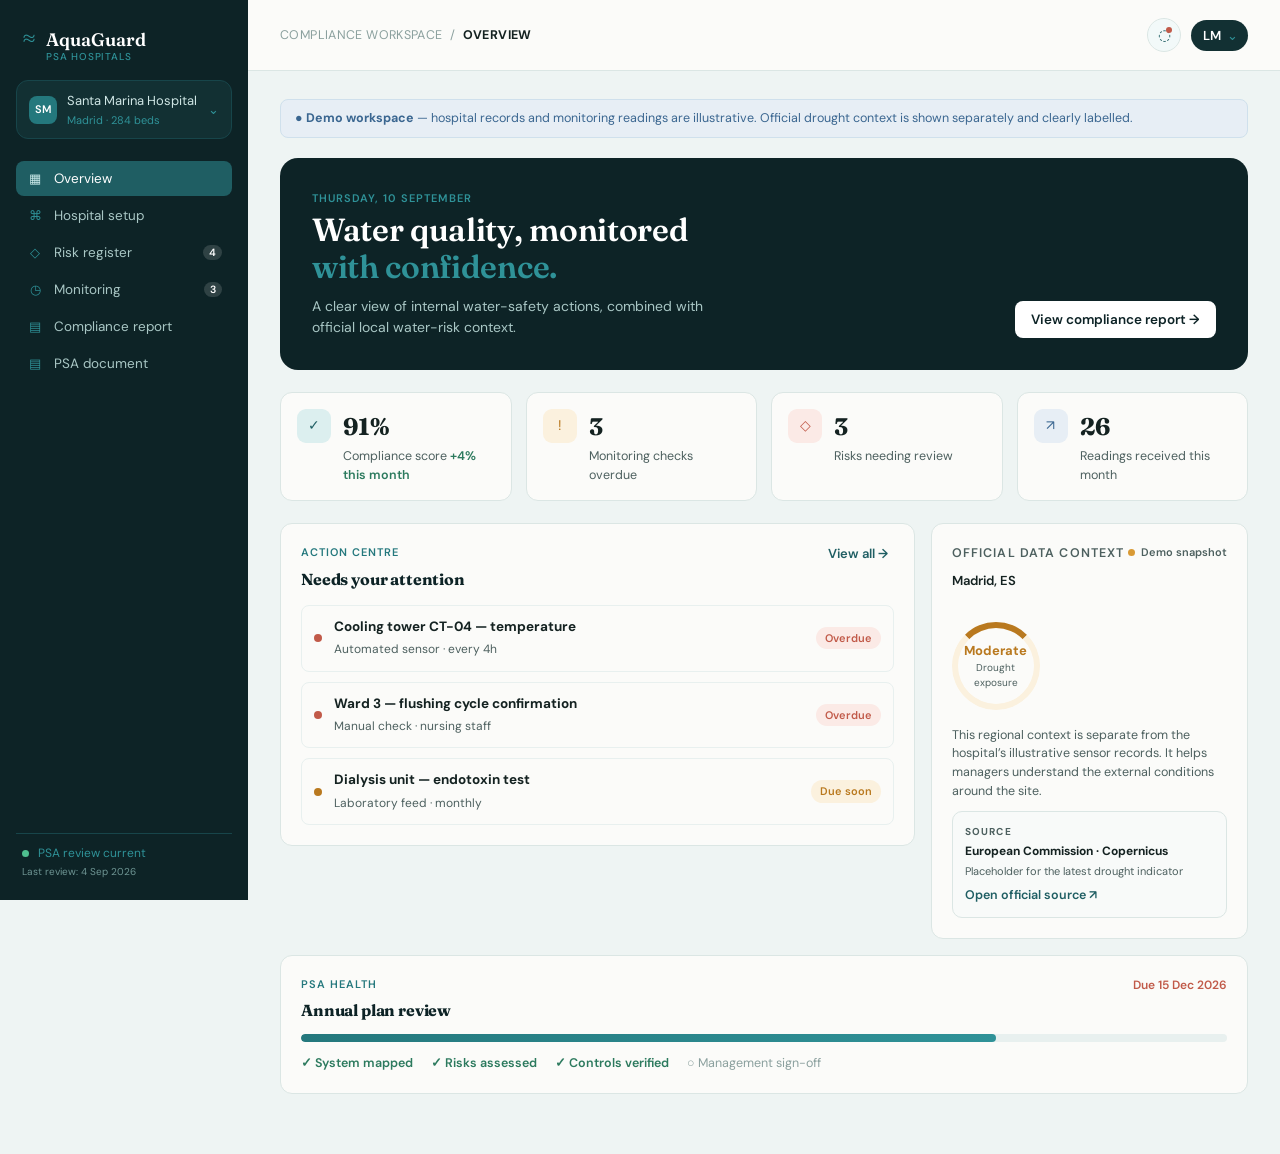
==== index.html @ c52a15d9 "Improve official data context in AquaGuard interface" ====
<!doctype html>
<html lang="en">
  <head>
    <meta charset="UTF-8" />
    <meta name="viewport" content="width=device-width, initial-scale=1.0" />
    <title>AquaGuard | Hospital Water Safety</title>
    <link rel="preconnect" href="https://fonts.googleapis.com" />
    <link rel="preconnect" href="https://fonts.gstatic.com" crossorigin />
    <link href="https://fonts.googleapis.com/css2?family=DM+Sans:wght@400;500;600;700&family=Fraunces:opsz,wght@9..144,600;9..144,700&display=swap" rel="stylesheet" />
    <link rel="stylesheet" href="styles.css" />
  </head>
  <body>
    <div class="app-shell">
      <aside class="sidebar">
        <a class="brand" href="#dashboard"><span class="brand-mark">≈</span><span>AquaGuard<small>PSA HOSPITALS</small></span></a>
        <div class="hospital-switcher"><span class="avatar">SM</span><span>Santa Marina Hospital<small>Madrid · 284 beds</small></span><span class="chevron">⌄</span></div>
        <nav aria-label="Main navigation">
          <button class="nav-link active" data-page="dashboard"><span>▦</span>Overview</button>
          <button class="nav-link" data-page="assets"><span>⌘</span>Hospital setup</button>
          <button class="nav-link" data-page="risks"><span>◇</span>Risk register <b id="risk-count">3</b></button>
          <button class="nav-link" data-page="monitoring"><span>◷</span>Monitoring <b id="monitor-count">4</b></button>
          <button class="nav-link" data-page="report"><span>▤</span>Compliance report</button>
          <button class="nav-link" data-page="plan"><span>▤</span>PSA document</button>
        </nav>
        <div class="sidebar-footer"><span class="status-dot"></span> PSA review current<br /><small>Last review: 4 Sep 2026</small></div>
      </aside>

      <main>
        <header><div class="crumb">COMPLIANCE WORKSPACE <span>/</span> <strong id="page-name">OVERVIEW</strong></div><div class="header-actions"><button class="icon-button" aria-label="Notifications">◌<i></i></button><button class="profile">LM <span>⌄</span></button></div></header>

        <section class="page active" id="dashboard">
          <div class="demo-banner"><strong>● Demo workspace</strong> — hospital records and monitoring readings are illustrative. Official drought context is shown separately and clearly labelled.</div>
          <div class="hero"><div><p class="eyebrow">THURSDAY, 10 SEPTEMBER</p><h1>Water quality, monitored<br /><em>with confidence.</em></h1><p class="lead">A clear view of internal water-safety actions, combined with official local water-risk context.</p></div><button class="primary" data-page-target="report">View compliance report <span>→</span></button></div>
          <div class="stats">
            <article><span class="stat-icon aqua">✓</span><div><strong>91%</strong><p>Compliance score <span class="up">+4% this month</span></p></div></article>
            <article><span class="stat-icon amber">!</span><div><strong id="overdue-total">4</strong><p>Monitoring checks overdue</p></div></article>
            <article><span class="stat-icon coral">◇</span><div><strong>3</strong><p>Risks needing review</p></div></article>
            <article><span class="stat-icon blue">↗</span><div><strong>26</strong><p>Readings received this month</p></div></article>
          </div>
          <div class="grid two-one">
            <section class="card"><div class="card-title"><div><p class="eyebrow">ACTION CENTRE</p><h2>Needs your attention</h2></div><button class="text-button" data-page-target="monitoring">View all →</button></div><div id="attention-list" class="attention-list"></div></section>
            <section class="card context-card"><div class="card-title"><div><p class="eyebrow">OFFICIAL DATA CONTEXT</p><span class="context-label">Madrid, ES</span></div><span class="data-status"><i></i> Demo snapshot</span></div><div class="drought-ring"><strong>Moderate</strong><span>Drought exposure</span></div><p>This regional context is separate from the hospital’s illustrative sensor records. It helps managers understand the external conditions around the site.</p><div class="source-block"><small>SOURCE</small><strong>European Commission · Copernicus</strong><span>Placeholder for the latest drought indicator</span><a href="https://drought.emergency.copernicus.eu/" target="_blank" rel="noopener">Open official source ↗</a></div></section>
          </div>
          <section class="card progress-card"><div class="card-title"><div><p class="eyebrow">PSA HEALTH</p><h2>Annual plan review</h2></div><span class="due">Due 15 Dec 2026</span></div><div class="progress-track"><span></span></div><div class="progress-steps"><span class="done">✓ System mapped</span><span class="done">✓ Risks assessed</span><span class="done">✓ Controls verified</span><span>○ Management sign-off</span></div></section>
        </section>

        <section class="page" id="assets"><div class="section-heading"><div><p class="eyebrow">HOSPITAL SETUP</p><h1>Build your safety baseline.</h1><p>Connect the site, its water system, critical services, and accountable people before monitoring begins.</p></div><button class="primary" id="add-asset">+ Add asset</button></div><div class="setup-summary"><article><small>HOSPITAL</small><strong>Santa Marina Hospital</strong><span>Madrid · 284 beds · 3 buildings</span></article><article><small>REGULATORY SCOPE</small><strong>Priority hospital</strong><span>PSA review annually</span></article><article><small>WATER SAFETY TEAM</small><strong>4 assigned members</strong><span>Facilities · Quality · Infection control</span></article></div><div class="system-diagram card"><div class="flow-node source">Municipal supply<small>Canal de Isabel II</small></div><div class="flow-line"></div><div class="flow-node storage">Cold-water tanks<small>2 × 4,000 L</small></div><div class="flow-line"></div><div class="flow-node distribution">Distribution<small>12 monitored zones</small></div><div class="flow-line"></div><div class="flow-node critical">Critical units<small>ICU · Dialysis · CSSD</small></div></div><div class="asset-grid" id="asset-grid"></div></section>

        <section class="page" id="risks"><div class="section-heading"><div><p class="eyebrow">RISK REGISTER</p><h1>Prioritise what matters.</h1><p>A single, accountable view of hazards and their control measures.</p></div><button class="primary" id="add-risk">+ Add risk</button></div><section class="card table-card"><table><thead><tr><th>Hazard / location</th><th>Risk level</th><th>Control measure</th><th>Owner</th><th>Review</th></tr></thead><tbody id="risk-table"></tbody></table></section></section>

          <section class="page" id="monitoring"><div class="section-heading"><div><p class="eyebrow">AUTOMATED MONITORING</p><h1>Turn readings into evidence.</h1><p>Connected sensors and lab feeds capture water-quality data, flag exceptions, and preserve the audit trail.</p></div><button class="primary" id="add-check">+ Add reading</button></div><section class="card"><div class="calendar-head"><h2>September 2026</h2><span>All monitoring points</span></div><div id="monitoring-list" class="monitoring-list"></div></section></section>

        <section class="page" id="report"><div class="section-heading"><div><p class="eyebrow">STEP 1 · REPORT</p><h1>Inspection compliance report.</h1><p>A clear, dated snapshot of water-quality evidence, exceptions, and actions for review.</p></div><button class="primary" id="export-report">↓ Export report</button></div><div class="plan-layout"><section class="plan-paper"><div class="paper-head"><span class="brand-mark">≈</span><div><p>WATER-QUALITY COMPLIANCE REPORT</p><h2>Hospital Santa Marina</h2><small>Reporting period: 1–10 Sep 2026 · Draft</small></div></div><hr /><div class="paper-section"><span>01</span><div><h3>Monitoring overview</h3><p>26 readings received from connected monitoring points and laboratory feeds. 22 results are within hospital-defined operating thresholds.</p></div></div><div class="paper-section"><span>02</span><div><h3>Exceptions requiring action</h3><p>Two automatic alerts remain open: Cooling tower CT-04 temperature and Ward 3 flushing-cycle confirmation.</p></div></div><div class="paper-section"><span>03</span><div><h3>Corrective-action evidence</h3><p>All closed actions, supporting records, timestamps, and responsible persons are included in the final export.</p></div></div></section><aside class="card plan-side"><p class="eyebrow">REPORT STATUS</p><strong>2 actions open</strong><p>This report can be exported now. Closing exceptions will update its compliance summary automatically.</p><button class="secondary" data-page-target="monitoring">Review exceptions</button><hr /><p class="eyebrow">NEXT STEP</p><p>Approved report data contributes to the Plan Sanitario del Agua.</p><button class="secondary" data-page-target="plan">View PSA document</button></aside></div></section>

        <section class="page" id="plan"><div class="section-heading"><div><p class="eyebrow">STEP 2 · PSA</p><h1>Plan Sanitario del Agua.</h1><p>Version-controlled, complete, and ready to share with your health authority.</p></div><button class="primary" id="export-plan">↓ Export PDF</button></div><div class="plan-layout"><section class="plan-paper"><div class="paper-head"><span class="brand-mark">≈</span><div><p>PLAN SANITARIO DEL AGUA</p><h2>Hospital Santa Marina</h2><small>Version 1.4 · Last updated 10 Sep 2026</small></div></div><hr /><div class="paper-section"><span>01</span><div><h3>Building & water-system description</h3><p>Complete · Municipal supply, two cold-water storage tanks, twelve distribution zones, and critical clinical units mapped.</p></div></div><div class="paper-section"><span>02</span><div><h3>Risk assessment & control measures</h3><p>Complete · 14 hazards assessed; three items scheduled for review.</p></div></div><div class="paper-section"><span>03</span><div><h3>Automated monitoring & corrective actions</h3><p>In progress · Connected readings are captured automatically; four exceptions need resolution.</p></div></div><div class="paper-section"><span>04</span><div><h3>Annual verification & approval</h3><p>Pending · Management sign-off due 15 December 2026.</p></div></div></section><aside class="card plan-side"><p class="eyebrow">DOCUMENT STATUS</p><strong>Ready with actions</strong><p>Resolve the four monitoring exceptions to prepare this version for approval.</p><button class="secondary" data-page-target="monitoring">Review exceptions</button><hr /><p class="eyebrow">AUDIT TRAIL</p><ul><li><span>10 Sep</span> Automated readings received</li><li><span>04 Sep</span> Annual review started</li><li><span>21 Aug</span> Risk register approved</li></ul></aside></div></section>
      </main>
    </div>
    <dialog id="entry-dialog"><form method="dialog"><button class="close" value="cancel">×</button><p class="eyebrow" id="dialog-kicker">NEW RECORD</p><h2 id="dialog-title">Add a record</h2><label>Title<input id="record-title" required placeholder="e.g. Weekly tank temperature" /></label><label>Owner / location<input id="record-detail" required placeholder="e.g. Facilities team" /></label><div class="dialog-actions"><button class="secondary" value="cancel">Cancel</button><button class="primary" id="save-record" value="default">Save record</button></div></form></dialog>
    <div id="toast" role="status"></div><script src="app.js"></script>
  </body>
</html>
---- styles.css ----
/* ===========================================================
   AquaGuard — Hospital Water Safety
   Design language: clinical calm. Deep teal sidebar against a
   pale aqua-grey workspace; Fraunces for anything that needs to
   feel like a decision, DM Sans for everything operational.
   =========================================================== */

:root{
  --teal-950: #0d2326;
  --teal-900: #123033;
  --teal-800: #17454a;
  --teal-700: #1f5e63;
  --teal-600: #24787d;
  --teal-500: #2f9298;
  --teal-100: #dcefef;
  --teal-50:  #f2f9f9;

  --ink:      #142221;
  --ink-soft: #4d605f;
  --ink-faint:#8ba09e;

  --paper:    #fbfbf9;
  --canvas:   #eef4f3;
  --line:     #dbe6e4;
  --line-soft:#e8f0ef;

  --amber:    #b9791f;
  --amber-bg: #fbf1de;
  --coral:    #c15a49;
  --coral-bg: #fbeae6;
  --blue:     #3a6690;
  --blue-bg:  #e7eef5;
  --good:     #2c7a5e;
  --good-bg:  #e3f2ea;

  --radius-lg: 18px;
  --radius-md: 12px;
  --radius-sm: 8px;
  --shadow-paper: 0 1px 2px rgba(13,35,38,.05), 0 10px 30px -18px rgba(13,35,38,.25);
}

*, *::before, *::after{ box-sizing: border-box; }

html, body{ height: 100%; }

body{
  margin: 0;
  font-family: "DM Sans", -apple-system, BlinkMacSystemFont, sans-serif;
  background: var(--canvas);
  color: var(--ink);
  font-size: 15px;
  line-height: 1.5;
  -webkit-font-smoothing: antialiased;
}

h1, h2, h3{
  font-family: "Fraunces", Georgia, serif;
  color: var(--teal-950);
  margin: 0;
  letter-spacing: -0.01em;
}

p{ margin: 0; }

button{
  font-family: inherit;
  font-size: inherit;
  cursor: pointer;
  border: none;
  background: none;
  color: inherit;
}

a{ color: inherit; }

:focus-visible{
  outline: 2px solid var(--teal-500);
  outline-offset: 2px;
}

/* ---------------------------------------------------------
   Shell
   --------------------------------------------------------- */

.app-shell{
  display: grid;
  grid-template-columns: 248px 1fr;
  min-height: 100vh;
}

/* ---------------------------------------------------------
   Sidebar
   --------------------------------------------------------- */

.sidebar{
  background: var(--teal-950);
  color: #cfe6e5;
  padding: 22px 16px 20px;
  display: flex;
  flex-direction: column;
  gap: 18px;
  position: sticky;
  top: 0;
  height: 100vh;
}

.brand{
  display: flex;
  align-items: baseline;
  gap: 10px;
  text-decoration: none;
  color: #fff;
  padding: 0 6px;
}

.brand-mark{
  font-family: "Fraunces", serif;
  font-size: 22px;
  color: var(--teal-500);
}

.brand > span:nth-child(2){
  font-family: "Fraunces", serif;
  font-size: 18px;
  font-weight: 600;
  display: flex;
  flex-direction: column;
  line-height: 1.15;
}

.brand small{
  font-family: "DM Sans", sans-serif;
  font-size: 10px;
  font-weight: 500;
  letter-spacing: .08em;
  color: var(--teal-500);
}

.hospital-switcher{
  display: flex;
  align-items: center;
  gap: 10px;
  background: var(--teal-900);
  border: 1px solid var(--teal-800);
  border-radius: var(--radius-md);
  padding: 10px 12px;
  font-size: 13px;
}

.hospital-switcher .avatar{
  width: 28px;
  height: 28px;
  flex-shrink: 0;
  border-radius: 8px;
  background: var(--teal-600);
  color: #fff;
  display: grid;
  place-items: center;
  font-size: 11px;
  font-weight: 600;
}

.hospital-switcher > span:nth-child(2){
  display: flex;
  flex-direction: column;
  gap: 1px;
  flex: 1;
  min-width: 0;
}

.hospital-switcher small{
  color: var(--teal-500);
  font-size: 11px;
}

.hospital-switcher .chevron{ color: var(--teal-500); }

nav[aria-label="Main navigation"]{
  display: flex;
  flex-direction: column;
  gap: 2px;
  margin-top: 4px;
}

.nav-link{
  display: flex;
  align-items: center;
  gap: 10px;
  width: 100%;
  text-align: left;
  padding: 9px 10px;
  border-radius: var(--radius-sm);
  color: #a9c7c5;
  font-size: 13.5px;
  transition: background .15s ease, color .15s ease;
}

.nav-link span{
  width: 18px;
  text-align: center;
  color: var(--teal-500);
  font-size: 13px;
}

.nav-link:hover{
  background: var(--teal-900);
  color: #fff;
}

.nav-link.active{
  background: var(--teal-700);
  color: #fff;
}

.nav-link.active span{ color: #cdeceb; }

.nav-link b{
  margin-left: auto;
  background: rgba(255,255,255,.14);
  color: #fff;
  font-size: 10.5px;
  font-weight: 600;
  padding: 1px 6px;
  border-radius: 999px;
}

.nav-link.active b{ background: rgba(255,255,255,.22); }

.sidebar-footer{
  margin-top: auto;
  font-size: 12px;
  color: var(--teal-500);
  padding: 10px 6px 0;
  border-top: 1px solid var(--teal-800);
}

.sidebar-footer small{ color: #6f9694; }

.status-dot{
  display: inline-block;
  width: 7px;
  height: 7px;
  border-radius: 50%;
  background: #4fbf8f;
  margin-right: 6px;
}

/* ---------------------------------------------------------
   Main / header
   --------------------------------------------------------- */

main{ min-width: 0; }

header{
  display: flex;
  align-items: center;
  justify-content: space-between;
  padding: 18px 32px;
  border-bottom: 1px solid var(--line);
  background: var(--paper);
}

.crumb{
  font-size: 12.5px;
  color: var(--ink-faint);
  letter-spacing: .03em;
}

.crumb strong{ color: var(--ink); }

.crumb span{ margin: 0 4px; }

.header-actions{
  display: flex;
  align-items: center;
  gap: 10px;
}

.icon-button{
  position: relative;
  width: 34px;
  height: 34px;
  border-radius: 50%;
  background: var(--teal-50);
  border: 1px solid var(--line);
  display: grid;
  place-items: center;
  color: var(--teal-700);
}

.icon-button i{
  position: absolute;
  top: 8px;
  right: 8px;
  width: 6px;
  height: 6px;
  border-radius: 50%;
  background: var(--coral);
}

.profile{
  display: flex;
  align-items: center;
  gap: 6px;
  background: var(--teal-900);
  color: #fff;
  padding: 7px 10px 7px 12px;
  border-radius: 999px;
  font-size: 13px;
  font-weight: 600;
}

.profile span{ color: var(--teal-500); font-weight: 400; }

/* ---------------------------------------------------------
   Pages
   --------------------------------------------------------- */

.page{
  display: none;
  padding: 28px 32px 60px;
  max-width: 1180px;
}

.page.active{ display: block; }

.section-heading{
  display: flex;
  align-items: flex-end;
  justify-content: space-between;
  gap: 24px;
  margin-bottom: 22px;
}

.section-heading h1{ font-size: 26px; margin-bottom: 6px; }

.section-heading p{ color: var(--ink-soft); max-width: 52ch; font-size: 13.5px; }

.eyebrow{
  font-size: 11px;
  font-weight: 600;
  letter-spacing: .09em;
  color: var(--teal-600);
  margin: 0 0 6px;
}

button.primary{
  background: var(--teal-700);
  color: #fff;
  padding: 10px 16px;
  border-radius: var(--radius-sm);
  font-size: 13.5px;
  font-weight: 600;
  white-space: nowrap;
  transition: background .15s ease;
}

button.primary:hover{ background: var(--teal-600); }

button.secondary{
  background: var(--teal-50);
  color: var(--teal-800);
  border: 1px solid var(--line);
  padding: 9px 14px;
  border-radius: var(--radius-sm);
  font-size: 13px;
  font-weight: 600;
}

button.secondary:hover{ background: var(--teal-100); }

.text-button{
  color: var(--teal-700);
  font-size: 13px;
  font-weight: 600;
}

/* ---------------------------------------------------------
   Dashboard
   --------------------------------------------------------- */

.demo-banner{
  background: var(--blue-bg);
  color: var(--blue);
  border: 1px solid #cfe0ec;
  border-radius: var(--radius-sm);
  padding: 9px 14px;
  font-size: 12.5px;
  margin-bottom: 20px;
}

.hero{
  background: var(--teal-950);
  color: #eafaf8;
  border-radius: var(--radius-lg);
  padding: 32px;
  display: flex;
  align-items: flex-end;
  justify-content: space-between;
  gap: 30px;
  margin-bottom: 22px;
}

.hero .eyebrow{ color: var(--teal-500); }

.hero h1{
  color: #fff;
  font-size: 32px;
  font-weight: 600;
  line-height: 1.15;
}

.hero h1 em{ color: var(--teal-500); font-style: normal; }

.hero .lead{
  color: #a9c7c5;
  max-width: 40ch;
  margin-top: 10px;
  font-size: 14px;
}

.hero button.primary{
  background: #fff;
  color: var(--teal-950);
  flex-shrink: 0;
}

.hero button.primary:hover{ background: var(--teal-100); }

.stats{
  display: grid;
  grid-template-columns: repeat(4, 1fr);
  gap: 14px;
  margin-bottom: 22px;
}

.stats article{
  background: var(--paper);
  border: 1px solid var(--line);
  border-radius: var(--radius-md);
  padding: 16px;
  display: flex;
  gap: 12px;
  align-items: flex-start;
}

.stat-icon{
  width: 34px;
  height: 34px;
  border-radius: 9px;
  display: grid;
  place-items: center;
  font-size: 14px;
  flex-shrink: 0;
}

.stat-icon.aqua{ background: var(--teal-100); color: var(--teal-700); }
.stat-icon.amber{ background: var(--amber-bg); color: var(--amber); }
.stat-icon.coral{ background: var(--coral-bg); color: var(--coral); }
.stat-icon.blue{ background: var(--blue-bg); color: var(--blue); }

.stats strong{ font-family: "Fraunces", serif; font-size: 24px; color: var(--ink); display: block; }

.stats p{ font-size: 12.5px; color: var(--ink-soft); margin-top: 2px; }

.stats .up{ color: var(--good); font-weight: 600; }

.grid.two-one{
  display: grid;
  grid-template-columns: 2fr 1fr;
  gap: 16px;
  margin-bottom: 16px;
  align-items: start;
}

.card{
  background: var(--paper);
  border: 1px solid var(--line);
  border-radius: var(--radius-md);
  padding: 20px;
}

.card-title{
  display: flex;
  align-items: flex-start;
  justify-content: space-between;
  margin-bottom: 14px;
}

.card-title h2{ font-size: 16px; }

.attention-list{ display: flex; flex-direction: column; gap: 10px; }

.attention-row{
  display: flex;
  align-items: center;
  gap: 12px;
  padding: 11px 12px;
  border: 1px solid var(--line-soft);
  border-radius: var(--radius-sm);
}

.attention-row .dot{
  width: 8px; height: 8px; border-radius: 50%; flex-shrink: 0;
}

.attention-row .dot.amber{ background: var(--amber); }
.attention-row .dot.coral{ background: var(--coral); }

.attention-row .body{ flex: 1; min-width: 0; }

.attention-row strong{ display: block; font-size: 13.5px; }

.attention-row span{ font-size: 12px; color: var(--ink-soft); }

.attention-row .tag{
  font-size: 11px;
  font-weight: 600;
  padding: 3px 9px;
  border-radius: 999px;
  white-space: nowrap;
}

.attention-row .tag.amber{ background: var(--amber-bg); color: var(--amber); }
.attention-row .tag.coral{ background: var(--coral-bg); color: var(--coral); }

.context-card{ display: flex; flex-direction: column; gap: 10px; }
.data-status{ display:inline-flex; align-items:center; gap:6px; font-size:11px; font-weight:600; color:var(--ink-soft); white-space:nowrap; }
.data-status i{ width:7px; height:7px; border-radius:50%; background:#d99a35; display:inline-block; }
.source-block{ display:flex; flex-direction:column; gap:3px; padding:12px; border:1px solid var(--line); border-radius:10px; background:#f8faf9; }
.source-block small{ font-size:10px; letter-spacing:.12em; font-weight:700; color:var(--ink-soft); }
.source-block strong{ font-size:12px; color:var(--ink); }
.source-block span{ font-size:11px; color:var(--ink-soft); }
.source-block a{ margin-top:4px; font-size:11px; font-weight:700; color:var(--teal); }

.context-label{ font-size: 13px; font-weight: 600; color: var(--ink); }

.drought-ring{
  align-self: flex-start;
  border: 6px solid var(--amber-bg);
  border-top-color: var(--amber);
  border-radius: 50%;
  width: 88px;
  height: 88px;
  display: flex;
  flex-direction: column;
  align-items: center;
  justify-content: center;
  margin: 6px 0;
}

.drought-ring strong{ font-size: 13px; color: var(--amber); }

.drought-ring span{ font-size: 10px; color: var(--ink-soft); text-align: center; }

.context-card p{ font-size: 12.5px; color: var(--ink-soft); }

.context-card a{
  font-size: 12.5px;
  font-weight: 600;
  color: var(--teal-700);
  text-decoration: none;
}

.progress-card .card-title{ margin-bottom: 12px; }

.due{ font-size: 12px; color: var(--coral); font-weight: 600; }

.progress-track{
  height: 8px;
  background: var(--line-soft);
  border-radius: 999px;
  overflow: hidden;
  margin-bottom: 12px;
}

.progress-track span{
  display: block;
  height: 100%;
  width: 75%;
  background: linear-gradient(90deg, var(--teal-600), var(--teal-500));
  border-radius: 999px;
}

.progress-steps{
  display: flex;
  gap: 18px;
  flex-wrap: wrap;
  font-size: 12.5px;
}

.progress-steps span{ color: var(--ink-faint); }

.progress-steps span.done{ color: var(--good); font-weight: 600; }

/* ---------------------------------------------------------
   Hospital setup
   --------------------------------------------------------- */

.setup-summary{
  display: grid;
  grid-template-columns: repeat(3, 1fr);
  gap: 14px;
  margin-bottom: 18px;
}

.setup-summary article{
  background: var(--paper);
  border: 1px solid var(--line);
  border-radius: var(--radius-md);
  padding: 16px;
}

.setup-summary small{
  display: block;
  font-size: 10.5px;
  font-weight: 600;
  letter-spacing: .07em;
  color: var(--teal-600);
  margin-bottom: 6px;
}

.setup-summary strong{ display: block; font-size: 15px; margin-bottom: 3px; }

.setup-summary span{ font-size: 12.5px; color: var(--ink-soft); }

.system-diagram{
  display: flex;
  align-items: stretch;
  gap: 0;
  margin-bottom: 18px;
  overflow-x: auto;
}

.flow-node{
  flex: 1;
  min-width: 150px;
  background: var(--teal-50);
  border: 1px solid var(--line);
  border-radius: var(--radius-sm);
  padding: 14px;
  font-size: 13px;
  font-weight: 600;
  color: var(--ink);
}

.flow-node small{ display: block; font-weight: 400; color: var(--ink-soft); margin-top: 3px; font-size: 11.5px; }

.flow-node.critical{ background: var(--coral-bg); border-color: #ecccc4; }

.flow-line{
  width: 28px;
  flex-shrink: 0;
  align-self: center;
  height: 2px;
  background: repeating-linear-gradient(90deg, var(--teal-500) 0 6px, transparent 6px 10px);
}

.asset-grid{
  display: grid;
  grid-template-columns: repeat(auto-fill, minmax(220px, 1fr));
  gap: 12px;
}

.asset-card{
  background: var(--paper);
  border: 1px solid var(--line);
  border-radius: var(--radius-md);
  padding: 14px;
}

.asset-card strong{ display: block; font-size: 13.5px; margin-bottom: 4px; }

.asset-card span{ font-size: 12px; color: var(--ink-soft); display: block; }

.asset-card .role{
  display: inline-block;
  margin-top: 8px;
  font-size: 11px;
  font-weight: 600;
  color: var(--teal-700);
  background: var(--teal-100);
  padding: 2px 8px;
  border-radius: 999px;
}

/* ---------------------------------------------------------
   Tables — risk register
   --------------------------------------------------------- */

.table-card{ padding: 0; overflow: hidden; }

table{
  width: 100%;
  border-collapse: collapse;
  font-size: 13px;
}

thead th{
  text-align: left;
  font-size: 11px;
  font-weight: 600;
  letter-spacing: .05em;
  color: var(--ink-faint);
  background: var(--teal-50);
  padding: 12px 16px;
  border-bottom: 1px solid var(--line);
}

tbody td{
  padding: 13px 16px;
  border-bottom: 1px solid var(--line-soft);
  vertical-align: top;
}

tbody tr:last-child td{ border-bottom: none; }

.risk-badge{
  display: inline-block;
  font-size: 11px;
  font-weight: 600;
  padding: 3px 10px;
  border-radius: 999px;
}

.risk-badge.high{ background: var(--coral-bg); color: var(--coral); }
.risk-badge.medium{ background: var(--amber-bg); color: var(--amber); }
.risk-badge.low{ background: var(--good-bg); color: var(--good); }

td.hazard strong{ display: block; font-size: 13px; }
td.hazard span{ font-size: 12px; color: var(--ink-soft); }

/* ---------------------------------------------------------
   Monitoring
   --------------------------------------------------------- */

.calendar-head{
  display: flex;
  align-items: center;
  justify-content: space-between;
  margin-bottom: 14px;
}

.calendar-head h2{ font-size: 15px; }

.calendar-head span{ font-size: 12px; color: var(--ink-soft); }

.monitoring-list{ display: flex; flex-direction: column; gap: 8px; }

.monitoring-row{
  display: grid;
  grid-template-columns: 90px 1fr auto auto;
  align-items: center;
  gap: 14px;
  padding: 12px 14px;
  border: 1px solid var(--line-soft);
  border-radius: var(--radius-sm);
}

.monitoring-row .date{ font-size: 12px; color: var(--ink-faint); font-weight: 600; }

.monitoring-row .body strong{ display: block; font-size: 13.5px; }

.monitoring-row .body span{ font-size: 12px; color: var(--ink-soft); }

.monitoring-row .value{ font-size: 13px; font-weight: 600; color: var(--ink); white-space: nowrap; }

.monitoring-row .status{
  font-size: 11px;
  font-weight: 600;
  padding: 3px 10px;
  border-radius: 999px;
  white-space: nowrap;
}

.monitoring-row .status.ok{ background: var(--good-bg); color: var(--good); }
.monitoring-row .status.overdue{ background: var(--coral-bg); color: var(--coral); }
.monitoring-row .status.due{ background: var(--amber-bg); color: var(--amber); }

/* ---------------------------------------------------------
   Report / PSA "paper" pages
   --------------------------------------------------------- */

.plan-layout{
  display: grid;
  grid-template-columns: 2fr 1fr;
  gap: 18px;
  align-items: start;
}

.plan-paper{
  background: var(--paper);
  border: 1px solid var(--line);
  border-radius: var(--radius-lg);
  box-shadow: var(--shadow-paper);
  padding: 30px 34px;
}

.paper-head{
  display: flex;
  align-items: center;
  gap: 14px;
  margin-bottom: 16px;
}

.paper-head .brand-mark{ font-size: 26px; color: var(--teal-600); }

.paper-head p{
  font-size: 10.5px;
  font-weight: 600;
  letter-spacing: .08em;
  color: var(--teal-600);
  margin-bottom: 2px;
}

.paper-head h2{ font-size: 19px; }

.paper-head small{ color: var(--ink-soft); font-size: 12px; }

.plan-paper hr{ border: none; border-top: 1px solid var(--line); margin: 18px 0; }

.paper-section{
  display: flex;
  gap: 16px;
  padding: 14px 0;
  border-bottom: 1px solid var(--line-soft);
}

.paper-section:last-child{ border-bottom: none; }

.paper-section > span{
  font-family: "Fraunces", serif;
  font-size: 13px;
  color: var(--teal-500);
  flex-shrink: 0;
  width: 22px;
}

.paper-section h3{ font-size: 14.5px; margin-bottom: 4px; }

.paper-section p{ font-size: 13px; color: var(--ink-soft); }

.plan-side{ display: flex; flex-direction: column; gap: 12px; position: sticky; top: 20px; }

.plan-side strong{ display: block; font-size: 17px; margin-bottom: 2px; }

.plan-side > p{ font-size: 12.5px; color: var(--ink-soft); }

.plan-side hr{ border: none; border-top: 1px solid var(--line); margin: 4px 0; }

.plan-side .secondary{ width: 100%; }

.plan-side ul{ list-style: none; margin: 0; padding: 0; display: flex; flex-direction: column; gap: 10px; }

.plan-side li{ font-size: 12.5px; color: var(--ink-soft); display: flex; gap: 8px; }

.plan-side li span{ color: var(--ink-faint); font-weight: 600; flex-shrink: 0; width: 44px; }

/* ---------------------------------------------------------
   Dialog / toast
   --------------------------------------------------------- */

dialog{
  border: none;
  border-radius: var(--radius-lg);
  padding: 0;
  box-shadow: 0 20px 60px rgba(13,35,38,.25);
  width: min(420px, 90vw);
}

dialog::backdrop{ background: rgba(13,35,38,.45); }

dialog form{ padding: 26px 26px 22px; position: relative; }

dialog .close{
  position: absolute;
  top: 16px; right: 18px;
  font-size: 18px;
  color: var(--ink-faint);
}

dialog h2{ font-size: 18px; margin-bottom: 16px; }

dialog label{
  display: block;
  font-size: 12.5px;
  font-weight: 600;
  color: var(--ink-soft);
  margin-bottom: 12px;
}

dialog input{
  display: block;
  width: 100%;
  margin-top: 6px;
  padding: 10px 12px;
  border: 1px solid var(--line);
  border-radius: var(--radius-sm);
  font-size: 13.5px;
  font-family: inherit;
}

dialog input:focus{ outline: 2px solid var(--teal-500); outline-offset: 1px; border-color: transparent; }

.dialog-actions{
  display: flex;
  justify-content: flex-end;
  gap: 8px;
  margin-top: 6px;
}

#toast{
  position: fixed;
  bottom: 24px;
  left: 50%;
  transform: translateX(-50%) translateY(20px);
  background: var(--teal-950);
  color: #fff;
  padding: 12px 20px;
  border-radius: 999px;
  font-size: 13px;
  font-weight: 600;
  opacity: 0;
  pointer-events: none;
  transition: opacity .2s ease, transform .2s ease;
  z-index: 50;
}

#toast.show{
  opacity: 1;
  transform: translateX(-50%) translateY(0);
}

/* ---------------------------------------------------------
   Responsive
   --------------------------------------------------------- */

@media (max-width: 980px){
  .app-shell{ grid-template-columns: 1fr; }
  .sidebar{ position: static; height: auto; flex-direction: row; flex-wrap: wrap; }
  nav[aria-label="Main navigation"]{ flex-direction: row; flex-wrap: wrap; }
  .sidebar-footer{ display: none; }
  .stats{ grid-template-columns: repeat(2, 1fr); }
  .grid.two-one, .plan-layout{ grid-template-columns: 1fr; }
  .setup-summary{ grid-template-columns: 1fr; }
}

@media (prefers-reduced-motion: reduce){
  *{ transition: none !important; animation: none !important; }
}
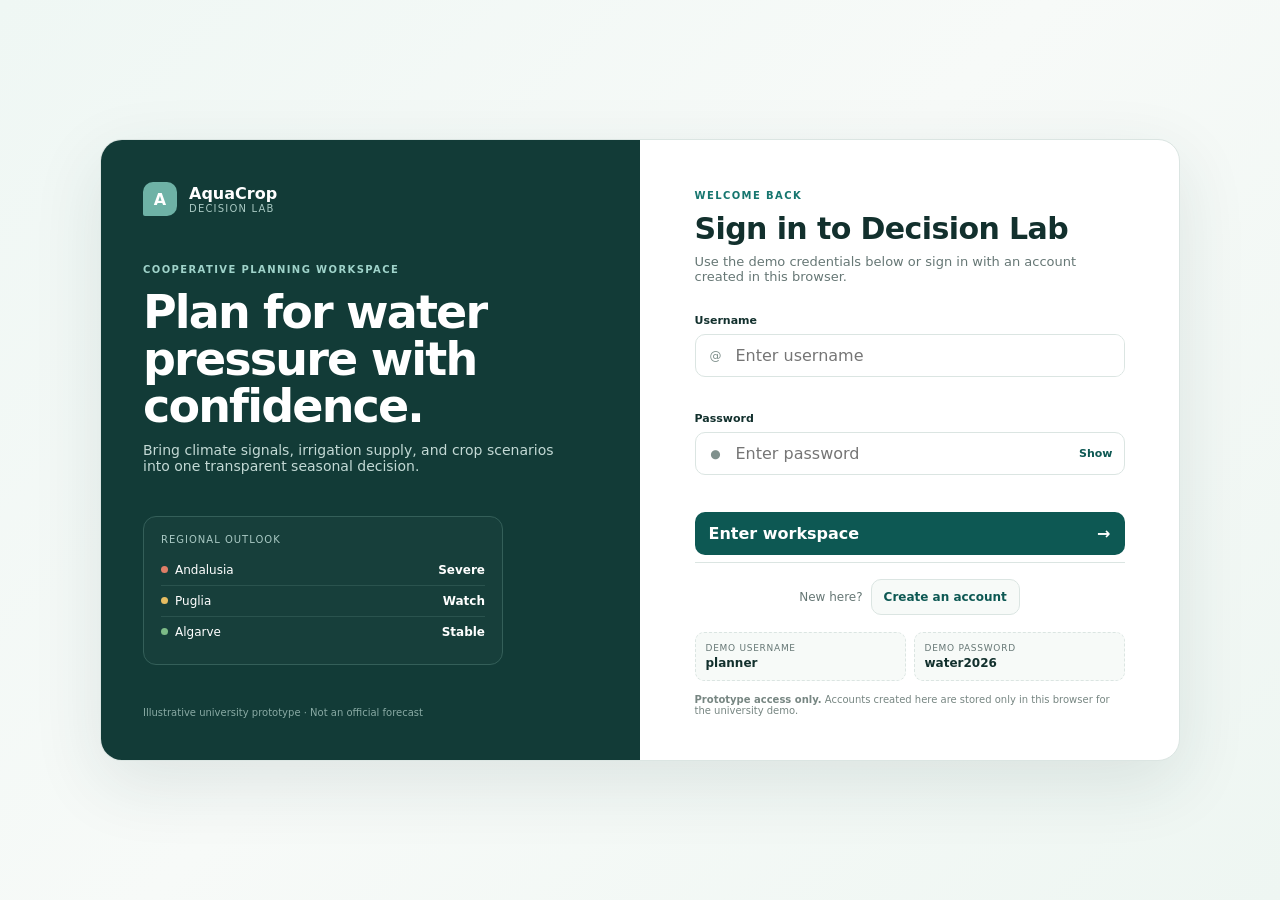
==== commit 5975a54a: "Merge ac5477baae6c7fd3de1470a131eb88cddc9aa266 into 81258d62e05f6a5b70015efc2b573d48380ca539" ====
--- a/index.html
+++ b/index.html
@@ -1,61 +1,36 @@
 <!doctype html>
 <html lang="en">
-  <head>
-    <meta charset="UTF-8" />
-    <meta name="viewport" content="width=device-width, initial-scale=1.0" />
-    <title>AquaGuard | Hospital Water Safety</title>
-    <link rel="preconnect" href="https://fonts.googleapis.com" />
-    <link rel="preconnect" href="https://fonts.gstatic.com" crossorigin />
-    <link href="https://fonts.googleapis.com/css2?family=DM+Sans:wght@400;500;600;700&family=Fraunces:opsz,wght@9..144,600;9..144,700&display=swap" rel="stylesheet" />
-    <link rel="stylesheet" href="styles.css" />
-  </head>
-  <body>
-    <div class="app-shell">
-      <aside class="sidebar">
-        <a class="brand" href="#dashboard"><span class="brand-mark">≈</span><span>AquaGuard<small>PSA HOSPITALS</small></span></a>
-        <div class="hospital-switcher"><span class="avatar">SM</span><span>Santa Marina Hospital<small>Madrid · 284 beds</small></span><span class="chevron">⌄</span></div>
-        <nav aria-label="Main navigation">
-          <button class="nav-link active" data-page="dashboard"><span>▦</span>Overview</button>
-          <button class="nav-link" data-page="assets"><span>⌘</span>Hospital setup</button>
-          <button class="nav-link" data-page="risks"><span>◇</span>Risk register <b id="risk-count">3</b></button>
-          <button class="nav-link" data-page="monitoring"><span>◷</span>Monitoring <b id="monitor-count">4</b></button>
-          <button class="nav-link" data-page="report"><span>▤</span>Compliance report</button>
-          <button class="nav-link" data-page="plan"><span>▤</span>PSA document</button>
-        </nav>
-        <div class="sidebar-footer"><span class="status-dot"></span> PSA review current<br /><small>Last review: 4 Sep 2026</small></div>
-      </aside>
+<head>
+  <meta charset="UTF-8">
+  <meta name="viewport" content="width=device-width, initial-scale=1.0">
+  <meta name="description" content="AquaCrop Decision Lab - a crop-water scenario dashboard for agricultural cooperatives in Southern Europe.">
+  <title>AquaCrop Decision Lab</title>
+  <script>if(sessionStorage.getItem('aquaCropSession') !== 'active') window.location.replace('login.html');</script>
+  <link rel="stylesheet" href="styles.css">
+  <link rel="stylesheet" href="ui-fixes.css">
+  <link rel="stylesheet" href="farm-inputs-priority.css">
+</head>
+<body>
+<header class="topbar"><div class="brand-lockup"><div class="brand-mark" aria-hidden="true">A</div><div><div class="brand-name">AquaCrop</div><div class="brand-subtitle">Decision Lab</div></div></div><div class="topbar-meta"><span class="status-dot"></span><span id="live-weather-source" class="live-source loading">LOADING · Open-Meteo</span><span class="student-tag">e262972</span><button id="sign-out" class="sign-out" type="button">Sign out</button></div></header>
+<div class="app-shell"><aside class="sidebar" aria-label="Primary navigation"><nav>
+<a class="nav-item active" href="#overview"><span>01</span>Situation</a><a class="nav-item" href="#farm-inputs"><span>02</span>Farm consequence</a><a class="nav-item" href="map.html"><span>03</span>Regional Map ↗</a><a class="nav-item" href="#water-climate"><span>04</span>Water &amp; Climate</a><a class="nav-item" href="#crop-scenarios"><span>05</span>Options</a><a class="nav-item" href="#recommendations"><span>06</span>Recommendation</a><a class="nav-item" href="#methodology"><span>07</span>Trust</a>
+</nav><div class="sidebar-note"><span class="eyebrow">Designed for</span>Southern European cooperatives<small>Compare crop-water trade-offs before the season starts.</small></div></aside>
+<main class="content">
+<section id="overview" class="hero section-block"><div><span class="eyebrow">01 · WHAT’S HAPPENING IN YOUR REGION?</span><h1 id="climate-title">Your regional water outlook</h1><p id="climate-headline">The selected region’s water outlook is loading.</p></div><div class="hero-badge"><span>Current region</span><strong id="current-lens">Andalusia · severe drought</strong><small id="current-lens-note">Live weather where available · illustrative allocation assumptions remain labelled</small></div></section>
+<section class="section-block map-teaser"><div class="map-teaser-inner"><span class="eyebrow">REGIONAL MAP</span><strong>Compare province-level pressure when you need geographic detail.</strong><a href="map.html">Open map →</a></div></section>
+<section id="farm-inputs" class="section-block two-column"><div class="panel"><div class="section-heading"><div><span class="eyebrow">START HERE · COOPERATIVE DATA</span><h2>Set your cooperative assumptions</h2></div><span class="panel-pill">STEP 1 · ENTER DATA</span></div><p class="farm-inputs-intro">Enter your cooperative or company assumptions first. These values drive the water budget, crop scenarios, and recommendations shown below.</p><div class="input-stack"><label class="range-field"><div><span>Available irrigation water</span><strong id="water-value">4,100,000 m³</strong></div><input id="water" type="range" min="3000000" max="7000000" step="100000" value="4100000"></label><label class="range-field"><div><span>Farm area</span><strong id="area-value">420 ha</strong></div><input id="area" type="range" min="200" max="650" step="10" value="420"></label><label class="range-field"><div><span>Heat / drought pressure</span><strong id="stress-value">Severe</strong></div><input id="stress" type="range" min="1" max="5" step="1" value="5"></label></div><div class="input-footer"><span>Live location</span><strong id="baseline-location">Andalusia · Spain</strong><span>Weather provider</span><strong>Open-Meteo</strong></div></div><div id="water-budget-panel" class="panel chart-panel recommendation-budget"><div class="section-heading compact"><div><span class="eyebrow">WATER BUDGET</span><h2>Supply versus demand</h2></div><span class="legend"><i></i>Allocation <i class="second"></i>Demand</span></div><div class="budget-summary"><span>Projected use</span><strong id="budget-use-percent">—</strong><small id="budget-use-note">of available allocation</small></div><div id="crop-budget-chart" class="bar-chart" aria-label="Water budget chart"></div><div class="chart-foot"><span id="budget-review-date">Review after the next forecast cycle</span><strong id="chart-status">Within budget</strong></div></div></section>
+<section id="water-climate" class="section-block climate-section" aria-labelledby="climate-title"><div class="climate-toolbar"><div><span class="eyebrow">04 · SUPPORTING EVIDENCE</span><h2>The numbers behind that outlook.</h2></div><label class="region-field" for="region-select"><span>Region</span><select id="region-select"></select></label></div><div class="climate-context"><div><span id="region-country" class="region-kicker">SPAIN · 2026 GROWING SEASON</span><strong id="region-summary">Severe water pressure</strong><p id="region-note">A dry winter and constrained reservoir storage are tightening summer allocations.</p></div><span id="overall-status" class="status-badge status-red"><i></i>Severe drought</span></div><div class="climate-kpi-grid" aria-label="Supporting regional indicators"><article id="rainfall-card" class="climate-kpi status-red"><div class="climate-kpi-top"><span>Rainfall / precipitation</span><i></i></div><strong id="climate-rainfall">—</strong><small id="rainfall-detail">Loading live forecast</small></article><article id="reservoir-card" class="climate-kpi status-red"><div class="climate-kpi-top"><span>Reservoir level</span><i></i></div><strong id="climate-reservoir">—</strong><small id="reservoir-detail">Regional storage</small></article><article id="drought-card" class="climate-kpi status-red"><div class="climate-kpi-top"><span>Drought / heat proxy</span><i></i></div><strong id="climate-drought">—</strong><small id="drought-detail">Loading</small></article><article id="soil-card" class="climate-kpi status-red"><div class="climate-kpi-top"><span>Soil moisture</span><i></i></div><strong id="climate-soil">—</strong><small id="soil-detail">Root-zone estimate</small></article><article id="irrigation-card" class="climate-kpi status-yellow"><div class="climate-kpi-top"><span>Available irrigation</span><i></i></div><strong id="climate-irrigation">—</strong><small id="irrigation-detail">Cooperative allocation</small></article></div><div class="climate-chart-grid"><article class="climate-chart-card"><div class="chart-title-row"><div><span class="eyebrow">PRECIPITATION PATTERN</span><h3>Next 7 days</h3></div><span id="rainfall-total-label" class="chart-value">Loading…</span></div><div id="rainfall-chart" class="rainfall-chart" role="img"></div></article><article class="climate-chart-card"><div class="chart-title-row"><div><span class="eyebrow">RESOURCE POSITION</span><h3>Water availability</h3></div><span id="resource-status" class="chart-status-pill status-red">Loading</span></div><div id="resource-chart" class="resource-chart"></div></article></div><div class="mock-data-note">Live weather source: Open-Meteo. Reservoir, soil moisture and cooperative allocation figures are illustrative regional assumptions.</div></section>
+<section id="crop-scenarios" class="section-block"><div class="section-heading"><div><span class="eyebrow">05 · WHAT ARE YOUR OPTIONS?</span><h2>See what each crop does to the same budget.</h2></div><select id="scenario-select" aria-label="Scenario focus"><option value="balanced">Balanced cooperative</option><option value="water-first">Water first</option><option value="yield-first">Yield first</option></select></div><div class="scenario-grid" id="scenario-grid"></div></section>
+<section id="recommendations" class="section-block recommendations-section"><div class="recommendations-header"><div><span class="eyebrow">06 · WHAT DO WE RECOMMEND, AND WHY?</span><h2>One decision for the board.</h2><p>The verdict connects the regional outlook, your budget position, and the crop options above.</p></div><div class="recommendation-score-block"><span id="recommendation-score" class="score-ring">—</span><div><small>Decision confidence</small><strong id="recommendation-grade">Calculating</strong></div></div></div><div class="panel recommendation-panel"><div class="recommendation-main"><div class="recommendation-icon" aria-hidden="true">→</div><div><span class="recommendation-label">Recommended board decision</span><h3 id="recommendation-title">Calculating the recommendation</h3><p id="recommendation-copy">The verdict will use the selected region, live climate, and current budget assumptions.</p></div></div><div class="recommendation-evidence" aria-label="Recommendation evidence"><article><span>Water headroom</span><strong id="recommendation-buffer">—</strong><small id="recommendation-buffer-note">Calculating seasonal balance</small></article><article><span>Climate signal</span><strong id="recommendation-climate">—</strong><small id="recommendation-climate-note">Loading live weather</small></article><article><span>Planning posture</span><strong id="recommendation-posture">—</strong><small id="recommendation-posture-note">Based on current inputs</small></article></div><div class="action-plan-heading"><div><span class="eyebrow">NEXT STEPS</span><h3>What to do next</h3></div><span id="recommendation-region" class="panel-pill">Andalusia · Spain</span></div><div id="action-list" class="action-list" aria-live="polite"></div></div></section>
+<section id="methodology" class="section-block methodology-section"><div class="methodology-header"><div><span class="eyebrow">07 · SHOULD I TRUST THIS?</span><h2>Real weather, transparent prototype logic.</h2></div><span class="panel-pill">Explainable by design</span></div><p>Open-Meteo provides live ET₀, precipitation, temperature, and soil-moisture observations. Global Water Watch provides live reservoir observations. Irrigation availability is a derived estimate combining reservoir position, soil moisture, rainfall, and ET₀; it is not an official allocation or permit. Crop demand, yield, and mix figures are illustrative prototype estimates, not sourced from an official dataset. Crop demand and recommendation scoring are transparent prototype calculations, not calibrated agronomic or financial advice.</p><details><summary>Show calculation notes</summary><p>Mean ET₀ adjusts crop demand within a bounded range. Sliders recalculate supply, demand, buffer, crop impacts, and the single recommendation immediately.</p></details></section>
+<footer class="footer">AquaCrop Decision Lab · University project prototype · <a href="map.html">Explore the Regional Map</a> · About: a planning workspace for Southern European cooperatives. <a href="#methodology">Trust and methodology</a>.</footer>
+</main></div>
+<script src="app.js"></script>
+<script src="app-water-api-copy.js"></script>
+<script src="data/dashboard-regions-live.js"></script>
+<script src="app-core.js"></script>
+<script src="app-water-api.js"></script>
+<script src="farm-inputs-api.js"></script>
+</body></html>
 
-      <main>
-        <header><div class="crumb">COMPLIANCE WORKSPACE <span>/</span> <strong id="page-name">OVERVIEW</strong></div><div class="header-actions"><button class="icon-button" aria-label="Notifications">◌<i></i></button><button class="profile">LM <span>⌄</span></button></div></header>
 
-        <section class="page active" id="dashboard">
-          <div class="demo-banner"><strong>● Demo workspace</strong> — hospital records and monitoring readings are illustrative. Official drought context is shown separately and clearly labelled.</div>
-          <div class="hero"><div><p class="eyebrow">THURSDAY, 10 SEPTEMBER</p><h1>Water quality, monitored<br /><em>with confidence.</em></h1><p class="lead">A clear view of internal water-safety actions, combined with official local water-risk context.</p></div><button class="primary" data-page-target="report">View compliance report <span>→</span></button></div>
-          <div class="stats">
-            <article><span class="stat-icon aqua">✓</span><div><strong>91%</strong><p>Compliance score <span class="up">+4% this month</span></p></div></article>
-            <article><span class="stat-icon amber">!</span><div><strong id="overdue-total">4</strong><p>Monitoring checks overdue</p></div></article>
-            <article><span class="stat-icon coral">◇</span><div><strong>3</strong><p>Risks needing review</p></div></article>
-            <article><span class="stat-icon blue">↗</span><div><strong>26</strong><p>Readings received this month</p></div></article>
-          </div>
-          <div class="grid two-one">
-            <section class="card"><div class="card-title"><div><p class="eyebrow">ACTION CENTRE</p><h2>Needs your attention</h2></div><button class="text-button" data-page-target="monitoring">View all →</button></div><div id="attention-list" class="attention-list"></div></section>
-            <section class="card context-card"><div class="card-title"><div><p class="eyebrow">OFFICIAL DATA CONTEXT</p><span class="context-label">Madrid, ES</span></div><span class="data-status"><i></i> Demo snapshot</span></div><div class="drought-ring"><strong>Moderate</strong><span>Drought exposure</span></div><p>This regional context is separate from the hospital’s illustrative sensor records. It helps managers understand the external conditions around the site.</p><div class="source-block"><small>SOURCE</small><strong>European Commission · Copernicus</strong><span>Placeholder for the latest drought indicator</span><a href="https://drought.emergency.copernicus.eu/" target="_blank" rel="noopener">Open official source ↗</a></div></section>
-          </div>
-          <section class="card progress-card"><div class="card-title"><div><p class="eyebrow">PSA HEALTH</p><h2>Annual plan review</h2></div><span class="due">Due 15 Dec 2026</span></div><div class="progress-track"><span></span></div><div class="progress-steps"><span class="done">✓ System mapped</span><span class="done">✓ Risks assessed</span><span class="done">✓ Controls verified</span><span>○ Management sign-off</span></div></section>
-        </section>
-
-        <section class="page" id="assets"><div class="section-heading"><div><p class="eyebrow">HOSPITAL SETUP</p><h1>Build your safety baseline.</h1><p>Connect the site, its water system, critical services, and accountable people before monitoring begins.</p></div><button class="primary" id="add-asset">+ Add asset</button></div><div class="setup-summary"><article><small>HOSPITAL</small><strong>Santa Marina Hospital</strong><span>Madrid · 284 beds · 3 buildings</span></article><article><small>REGULATORY SCOPE</small><strong>Priority hospital</strong><span>PSA review annually</span></article><article><small>WATER SAFETY TEAM</small><strong>4 assigned members</strong><span>Facilities · Quality · Infection control</span></article></div><div class="system-diagram card"><div class="flow-node source">Municipal supply<small>Canal de Isabel II</small></div><div class="flow-line"></div><div class="flow-node storage">Cold-water tanks<small>2 × 4,000 L</small></div><div class="flow-line"></div><div class="flow-node distribution">Distribution<small>12 monitored zones</small></div><div class="flow-line"></div><div class="flow-node critical">Critical units<small>ICU · Dialysis · CSSD</small></div></div><div class="asset-grid" id="asset-grid"></div></section>
-
-        <section class="page" id="risks"><div class="section-heading"><div><p class="eyebrow">RISK REGISTER</p><h1>Prioritise what matters.</h1><p>A single, accountable view of hazards and their control measures.</p></div><button class="primary" id="add-risk">+ Add risk</button></div><section class="card table-card"><table><thead><tr><th>Hazard / location</th><th>Risk level</th><th>Control measure</th><th>Owner</th><th>Review</th></tr></thead><tbody id="risk-table"></tbody></table></section></section>
-
-          <section class="page" id="monitoring"><div class="section-heading"><div><p class="eyebrow">AUTOMATED MONITORING</p><h1>Turn readings into evidence.</h1><p>Connected sensors and lab feeds capture water-quality data, flag exceptions, and preserve the audit trail.</p></div><button class="primary" id="add-check">+ Add reading</button></div><section class="card"><div class="calendar-head"><h2>September 2026</h2><span>All monitoring points</span></div><div id="monitoring-list" class="monitoring-list"></div></section></section>
-
-        <section class="page" id="report"><div class="section-heading"><div><p class="eyebrow">STEP 1 · REPORT</p><h1>Inspection compliance report.</h1><p>A clear, dated snapshot of water-quality evidence, exceptions, and actions for review.</p></div><button class="primary" id="export-report">↓ Export report</button></div><div class="plan-layout"><section class="plan-paper"><div class="paper-head"><span class="brand-mark">≈</span><div><p>WATER-QUALITY COMPLIANCE REPORT</p><h2>Hospital Santa Marina</h2><small>Reporting period: 1–10 Sep 2026 · Draft</small></div></div><hr /><div class="paper-section"><span>01</span><div><h3>Monitoring overview</h3><p>26 readings received from connected monitoring points and laboratory feeds. 22 results are within hospital-defined operating thresholds.</p></div></div><div class="paper-section"><span>02</span><div><h3>Exceptions requiring action</h3><p>Two automatic alerts remain open: Cooling tower CT-04 temperature and Ward 3 flushing-cycle confirmation.</p></div></div><div class="paper-section"><span>03</span><div><h3>Corrective-action evidence</h3><p>All closed actions, supporting records, timestamps, and responsible persons are included in the final export.</p></div></div></section><aside class="card plan-side"><p class="eyebrow">REPORT STATUS</p><strong>2 actions open</strong><p>This report can be exported now. Closing exceptions will update its compliance summary automatically.</p><button class="secondary" data-page-target="monitoring">Review exceptions</button><hr /><p class="eyebrow">NEXT STEP</p><p>Approved report data contributes to the Plan Sanitario del Agua.</p><button class="secondary" data-page-target="plan">View PSA document</button></aside></div></section>
-
-        <section class="page" id="plan"><div class="section-heading"><div><p class="eyebrow">STEP 2 · PSA</p><h1>Plan Sanitario del Agua.</h1><p>Version-controlled, complete, and ready to share with your health authority.</p></div><button class="primary" id="export-plan">↓ Export PDF</button></div><div class="plan-layout"><section class="plan-paper"><div class="paper-head"><span class="brand-mark">≈</span><div><p>PLAN SANITARIO DEL AGUA</p><h2>Hospital Santa Marina</h2><small>Version 1.4 · Last updated 10 Sep 2026</small></div></div><hr /><div class="paper-section"><span>01</span><div><h3>Building & water-system description</h3><p>Complete · Municipal supply, two cold-water storage tanks, twelve distribution zones, and critical clinical units mapped.</p></div></div><div class="paper-section"><span>02</span><div><h3>Risk assessment & control measures</h3><p>Complete · 14 hazards assessed; three items scheduled for review.</p></div></div><div class="paper-section"><span>03</span><div><h3>Automated monitoring & corrective actions</h3><p>In progress · Connected readings are captured automatically; four exceptions need resolution.</p></div></div><div class="paper-section"><span>04</span><div><h3>Annual verification & approval</h3><p>Pending · Management sign-off due 15 December 2026.</p></div></div></section><aside class="card plan-side"><p class="eyebrow">DOCUMENT STATUS</p><strong>Ready with actions</strong><p>Resolve the four monitoring exceptions to prepare this version for approval.</p><button class="secondary" data-page-target="monitoring">Review exceptions</button><hr /><p class="eyebrow">AUDIT TRAIL</p><ul><li><span>10 Sep</span> Automated readings received</li><li><span>04 Sep</span> Annual review started</li><li><span>21 Aug</span> Risk register approved</li></ul></aside></div></section>
-      </main>
-    </div>
-    <dialog id="entry-dialog"><form method="dialog"><button class="close" value="cancel">×</button><p class="eyebrow" id="dialog-kicker">NEW RECORD</p><h2 id="dialog-title">Add a record</h2><label>Title<input id="record-title" required placeholder="e.g. Weekly tank temperature" /></label><label>Owner / location<input id="record-detail" required placeholder="e.g. Facilities team" /></label><div class="dialog-actions"><button class="secondary" value="cancel">Cancel</button><button class="primary" id="save-record" value="default">Save record</button></div></form></dialog>
-    <div id="toast" role="status"></div><script src="app.js"></script>
-  </body>
-</html>
--- a/styles.css
+++ b/styles.css
@@ -1,950 +1,89 @@
-/* ===========================================================
-   AquaGuard — Hospital Water Safety
-   Design language: clinical calm. Deep teal sidebar against a
-   pale aqua-grey workspace; Fraunces for anything that needs to
-   feel like a decision, DM Sans for everything operational.
-   =========================================================== */
-
-:root{
-  --teal-950: #0d2326;
-  --teal-900: #123033;
-  --teal-800: #17454a;
-  --teal-700: #1f5e63;
-  --teal-600: #24787d;
-  --teal-500: #2f9298;
-  --teal-100: #dcefef;
-  --teal-50:  #f2f9f9;
-
-  --ink:      #142221;
-  --ink-soft: #4d605f;
-  --ink-faint:#8ba09e;
-
-  --paper:    #fbfbf9;
-  --canvas:   #eef4f3;
-  --line:     #dbe6e4;
-  --line-soft:#e8f0ef;
-
-  --amber:    #b9791f;
-  --amber-bg: #fbf1de;
-  --coral:    #c15a49;
-  --coral-bg: #fbeae6;
-  --blue:     #3a6690;
-  --blue-bg:  #e7eef5;
-  --good:     #2c7a5e;
-  --good-bg:  #e3f2ea;
-
-  --radius-lg: 18px;
-  --radius-md: 12px;
-  --radius-sm: 8px;
-  --shadow-paper: 0 1px 2px rgba(13,35,38,.05), 0 10px 30px -18px rgba(13,35,38,.25);
+:root {
+  --ink: #12302d;
+  --muted: #667775;
+  --line: #dbe5e2;
+  --paper: #f6faf7;
+  --card: #ffffff;
+  --teal: #16766f;
+  --teal-dark: #0d5853;
+  --aqua: #d9f1ed;
+  --sun: #f3c76b;
+  --danger: #c95d46;
+  --shadow: 0 16px 40px rgba(25, 67, 62, 0.07);
+  font-family: Inter, ui-sans-serif, system-ui, -apple-system, BlinkMacSystemFont, "Segoe UI", sans-serif;
 }
 
-*, *::before, *::after{ box-sizing: border-box; }
+* { box-sizing: border-box; }
+html { scroll-behavior: smooth; }
+body { margin: 0; color: var(--ink); background: var(--paper); line-height: 1.45; }
+body, input, select, button { font: inherit; }
+.topbar { height: 72px; padding: 0 28px; display: flex; align-items: center; justify-content: space-between; background: #fbfdfc; border-bottom: 1px solid var(--line); position: sticky; top: 0; z-index: 20; }
+.brand-lockup { display:flex; align-items:center; gap: 12px; }
+.brand-mark { width: 34px; height: 34px; border-radius: 10px 10px 10px 2px; display:grid; place-items:center; background: var(--teal); color:white; font-weight: 800; }
+.brand-name { font-size: 15px; font-weight: 800; letter-spacing: .02em; }
+.brand-subtitle { font-size: 11px; color: var(--muted); letter-spacing: .14em; text-transform: uppercase; }
+.topbar-meta { font-size: 12px; color: var(--muted); display:flex; gap: 10px; align-items:center; }
+.status-dot { width: 8px; height: 8px; border-radius: 50%; background:#67aa76; box-shadow:0 0 0 4px #e6f2e8; }
+.student-tag { padding: 5px 8px; border:1px solid var(--line); border-radius: 8px; color: var(--ink); font-weight: 700; background: #fff; }
+.app-shell { display:grid; grid-template-columns: 210px minmax(0, 1fr); min-height: calc(100vh - 72px); }
+.sidebar { border-right:1px solid var(--line); background:#f9fcfa; padding: 28px 15px; display:flex; flex-direction:column; justify-content:space-between; position:sticky; top:72px; height:calc(100vh - 72px); }
+.nav-item { display:flex; gap:12px; align-items:center; text-decoration:none; color:#55706c; padding:11px 12px; border-radius:10px; margin-bottom:5px; font-size:13px; font-weight:700; }
+.nav-item span { width:20px; font-size:10px; color:#97aaa6; }
+.nav-item.active, .nav-item:hover { background:var(--aqua); color:var(--teal-dark); }
+.nav-item.active span { color:var(--teal); }
+.sidebar-note { border-top:1px solid var(--line); padding:18px 8px 0; color:var(--ink); font-size:12px; font-weight:700; }
+.sidebar-note small { display:block; margin-top:6px; font-weight:500; color:var(--muted); line-height:1.5; }
+.content { max-width: 1260px; width:100%; margin:0 auto; padding: 42px clamp(20px, 4vw, 58px) 50px; }
+.section-block { margin-bottom: 28px; }
+.hero { display:flex; justify-content:space-between; gap:24px; align-items:flex-end; padding: 30px; border-radius: 20px; background: linear-gradient(135deg,#ecf7f3 0%,#f9fcfb 72%); border:1px solid #d7eae5; }
+.eyebrow { color:var(--teal); font-size:10px; font-weight:900; letter-spacing:.14em; text-transform:uppercase; }
+h1 { font-size:clamp(34px, 4vw, 54px); line-height:1.02; margin:10px 0 12px; letter-spacing:-.04em; max-width:740px; }
+h2 { font-size:20px; line-height:1.2; margin:6px 0 0; letter-spacing:-.02em; }
+h3 { font-size:16px; margin:5px 0 4px; }
+p { margin:0; color:var(--muted); font-size:13px; }
+.hero p { max-width: 620px; font-size:15px; }
+.hero-badge { min-width:230px; padding:15px; border-left:2px solid var(--sun); background:#fffdf8; border-radius:10px; }
+.hero-badge span,.hero-badge small { display:block; color:var(--muted); font-size:11px; }
+.hero-badge strong { display:block; margin:4px 0; font-size:14px; }
+.kpi-grid { display:grid; grid-template-columns:repeat(4, 1fr); gap:14px; }
+.kpi-card,.panel,.scenario-card { background:var(--card); border:1px solid var(--line); box-shadow:var(--shadow); border-radius:16px; }
+.kpi-card { min-height:150px; padding:18px; position:relative; overflow:hidden; }
+.kpi-label { display:block; font-size:11px; color:var(--muted); font-weight:700; text-transform:uppercase; letter-spacing:.08em; }
+.kpi-card strong { display:block; font-size:29px; margin-top:12px; letter-spacing:-.03em; }
+.kpi-unit { display:block; font-size:11px; color:#899995; }
+.chip { display:inline-block; margin-top:10px; padding:5px 8px; border-radius:999px; font-size:10px; font-weight:800; }
+.chip.positive { background:#e6f5e8; color:#4f7e58; }.chip.neutral { background:#f1f4f3; color:#657672; }
+.progress { height:8px; background:#edf2f0; border-radius:99px; margin-top:15px; overflow:hidden; }.progress span { display:block; height:100%; background:var(--teal); border-radius:inherit; transition:.25s ease; }
+.sparkline { display:flex; gap:4px; align-items:end; height:30px; margin-top:12px; }.sparkline i { width:8px; border-radius:4px 4px 2px 2px; background:#b8ddd6; display:block; }
+.two-column { display:grid; grid-template-columns:1.35fr .9fr; gap:16px; }
+.panel { padding:22px; }
+.section-heading { display:flex; align-items:flex-start; justify-content:space-between; gap:18px; margin-bottom:20px; }.section-heading.compact { margin-bottom:15px; }
+.panel-pill { padding:5px 8px; border:1px solid var(--line); border-radius:99px; font-size:10px; color:var(--muted); white-space:nowrap; }
+.input-stack { display:grid; gap:18px; }.range-field > div { display:flex; justify-content:space-between; gap:12px; font-size:12px; color:var(--muted); }.range-field strong { color:var(--ink); font-size:12px; }
+input[type=range] { width:100%; accent-color:var(--teal); margin:9px 0 0; }
+.input-footer { display:grid; grid-template-columns:1fr auto 1fr auto; gap:8px 14px; padding-top:18px; margin-top:18px; border-top:1px dashed var(--line); font-size:11px; color:var(--muted); }.input-footer strong { color:var(--ink); }
+.callout-panel { background:#133b37; color:#fff; border-color:#133b37; }.callout-panel p { color:#b9d1cd; margin-top:12px; }.callout-panel .eyebrow { color:#9ed4cc; }.callout-panel h2 { max-width:360px; font-size:26px; letter-spacing:-.03em; }.decision-flow { margin-top:28px; display:flex; flex-wrap:wrap; gap:7px; align-items:center; font-size:10px; font-weight:800; }.decision-flow span { border:1px solid #35615c; padding:7px 9px; border-radius:7px; color:#dff2ef; }.decision-flow b { color:#8ebeb8; }
+select { appearance:none; padding:9px 32px 9px 11px; border:1px solid var(--line); border-radius:9px; color:var(--ink); background:#fff url("data:image/svg+xml,%3Csvg xmlns='http://www.w3.org/2000/svg' width='10' height='6'%3E%3Cpath d='m1 1 4 4 4-4' fill='none' stroke='%23667775' stroke-width='1.5'/%3E%3C/svg%3E") no-repeat right 12px center; font-size:12px; }
+.scenario-grid { display:flex; flex-wrap:nowrap; gap:14px; max-width:100%; padding:2px 2px 14px; overflow-x:auto; overflow-y:hidden; scroll-snap-type:x proximity; scrollbar-width:thin; scrollbar-color:#87bdb5 #e2ece9; overscroll-behavior-inline:contain; }.scenario-grid:focus-visible { outline:3px solid rgba(22,118,111,.2); outline-offset:4px; border-radius:12px; }.scenario-grid::-webkit-scrollbar { height:10px; }.scenario-grid::-webkit-scrollbar-track { background:#e2ece9; border-radius:99px; }.scenario-grid::-webkit-scrollbar-thumb { background:#87bdb5; border:2px solid #e2ece9; border-radius:99px; }.scenario-grid::-webkit-scrollbar-thumb:hover { background:var(--teal); }.scenario-card { flex:0 0 clamp(260px,28vw,310px); padding:19px; scroll-snap-align:start; }.scenario-card.recommended { border:2px solid #8dc9c0; padding:18px; }.scenario-top { display:flex; justify-content:space-between; align-items:center; gap:10px; }.crop-name { font-size:18px; font-weight:800; }.scenario-tag { font-size:9px; font-weight:900; letter-spacing:.09em; color:var(--teal); background:var(--aqua); padding:5px 7px; border-radius:99px; white-space:nowrap; }.scenario-desc { margin-top:7px; min-height:38px; }.scenario-metrics { display:grid; grid-template-columns:1fr 1fr; gap:9px; margin:16px 0; }.metric { background:#f5f8f7; border-radius:9px; padding:9px; }.metric span { display:block; color:var(--muted); font-size:9px; text-transform:uppercase; letter-spacing:.08em; }.metric strong { font-size:15px; display:block; margin-top:3px; }.scenario-bar { height:7px; border-radius:99px; background:#edf2f0; overflow:hidden; }.scenario-bar span { display:block; height:100%; border-radius:inherit; background:#6ea89f; }.scenario-foot { display:flex; justify-content:space-between; margin-top:8px; font-size:10px; color:var(--muted); }.scenario-foot strong { color:var(--ink); }
+.recommendation-main { display:flex; gap:15px; padding:16px; border-radius:11px; background:#f0f7f5; }.recommendation-icon { flex:none; width:32px; height:32px; display:grid; place-items:center; border-radius:9px; background:var(--teal); color:#fff; font-weight:900; }.recommendation-label { display:block; font-size:10px; color:var(--teal); text-transform:uppercase; letter-spacing:.1em; font-weight:900; }.recommendation-main p { max-width:520px; }.score-ring { width:38px; height:38px; border:4px solid #c9e7e1; border-right-color:var(--teal); border-radius:50%; display:grid; place-items:center; font-size:11px; font-weight:900; }
+.action-list { display:grid; gap:7px; margin-top:15px; }.action-list > div { display:grid; grid-template-columns:26px 1fr; column-gap:10px; align-items:center; padding:10px 0; border-bottom:1px solid var(--line); }.action-list > div:last-child{border-bottom:0}.action-list > div > span { grid-row:span 2; font-size:9px; color:#9aaba8; }.action-list strong { font-size:11px; }.action-list small { font-size:10px; color:var(--muted); }
+.recommendations-section { padding:clamp(22px,3vw,34px); border:1px solid #cfe2de; border-radius:20px; background:linear-gradient(145deg,#eef7f4 0%,#f9fcfb 58%,#f6f1e5 100%); box-shadow:var(--shadow); }
+.recommendations-header { display:flex; align-items:flex-end; justify-content:space-between; gap:24px; margin-bottom:20px; }.recommendations-header h2 { margin-top:7px; font-size:clamp(26px,3vw,36px); }.recommendations-header p { max-width:680px; margin-top:8px; font-size:13px; }
+.recommendation-score-block { min-width:235px; display:flex; align-items:center; gap:12px; padding:12px 14px; border:1px solid #d5e4e0; border-radius:14px; background:rgba(255,255,255,.82); }.recommendation-score-block small,.recommendation-score-block strong { display:block; }.recommendation-score-block small { color:var(--muted); font-size:9px; font-weight:800; letter-spacing:.08em; text-transform:uppercase; }.recommendation-score-block strong { margin-top:3px; font-size:12px; }
+.recommendations-layout { display:grid; grid-template-columns:minmax(0,1.6fr) minmax(320px,.8fr); gap:16px; align-items:stretch; }.recommendations-layout > .panel { border-color:#d4e2df; }
+.recommendation-panel { padding:clamp(22px,3vw,32px); }.recommendation-main { gap:19px; padding:22px; border:1px solid #d6e9e5; border-radius:14px; background:linear-gradient(135deg,#e9f5f2,#f8fbfa); }.recommendation-icon { width:44px; height:44px; border-radius:12px; font-size:20px; }.recommendation-main h3 { margin:6px 0 7px; font-size:clamp(22px,2.6vw,32px); line-height:1.08; letter-spacing:-.035em; }.recommendation-main p { max-width:760px; font-size:12px; line-height:1.6; }
+.recommendation-evidence { display:grid; grid-template-columns:repeat(3,1fr); gap:10px; margin-top:14px; }.recommendation-evidence article { min-width:0; padding:14px; border:1px solid var(--line); border-radius:11px; background:#fff; }.recommendation-evidence span,.recommendation-evidence strong,.recommendation-evidence small { display:block; }.recommendation-evidence span { color:var(--muted); font-size:9px; font-weight:850; letter-spacing:.08em; text-transform:uppercase; }.recommendation-evidence strong { margin:7px 0 2px; font-size:18px; letter-spacing:-.025em; }.recommendation-evidence small { color:var(--muted); font-size:9px; line-height:1.45; }
+.action-plan-heading { display:flex; justify-content:space-between; align-items:flex-end; gap:14px; margin:25px 0 10px; }.action-plan-heading h3 { margin-top:5px; font-size:18px; }
+.recommendations-section .action-list { grid-template-columns:repeat(3,1fr); gap:10px; margin:0; }.recommendations-section .action-list > div { display:block; min-height:148px; padding:15px; border:1px solid var(--line); border-radius:11px; background:#fbfdfc; }.recommendations-section .action-list > div:last-child { border-bottom:1px solid var(--line); }.recommendations-section .action-list > div > span { display:inline-grid; place-items:center; width:26px; height:26px; margin-bottom:14px; border-radius:8px; color:var(--teal-dark); background:var(--aqua); font-size:9px; font-weight:900; }.recommendations-section .action-list strong { display:block; font-size:13px; }.recommendations-section .action-list small { display:block; margin-top:6px; font-size:10px; line-height:1.5; }.recommendations-section .action-list em { display:block; margin-top:12px; color:var(--teal); font-size:9px; font-style:normal; font-weight:900; letter-spacing:.08em; text-transform:uppercase; }
+.recommendation-budget { display:flex; flex-direction:column; min-height:100%; padding:24px; }.budget-summary { padding:16px; border-radius:12px; color:#fff; background:#123b37; }.budget-summary span,.budget-summary small { display:block; color:#b8d2cd; font-size:9px; }.budget-summary strong { display:block; margin:3px 0; font-size:30px; letter-spacing:-.04em; }.recommendation-budget .bar-chart { flex:1; align-content:center; margin:20px 0; }
+.recommendations-section .score-ring { width:54px; height:54px; flex:none; border-width:5px; font-size:15px; background:#fff; }
+.chart-panel { min-height:320px; }.legend { display:flex; gap:5px; align-items:center; font-size:10px; color:var(--muted); }.legend i { width:7px; height:7px; border-radius:50%; background:#9fcbc3; display:inline-block; }.legend i.second { margin-left:8px; background:#e2b45c; }.bar-chart { display:grid; gap:12px; margin:24px 0; }.bar-row { display:grid; grid-template-columns:82px 1fr 45px; align-items:center; gap:10px; font-size:11px; }.bar-row > span { color:var(--muted); white-space:nowrap; overflow:hidden; text-overflow:ellipsis; }.bar-track { height:12px; background:#eef3f1; border-radius:99px; overflow:hidden; position:relative; }.bar-track b,.bar-track i { position:absolute; left:0; top:0; height:100%; display:block; border-radius:99px; }.bar-track b { background:#afd7cf; }.bar-track i { background:rgba(225,180,93,.85); mix-blend-mode:multiply; }.bar-row em { color:var(--ink); font-style:normal; font-weight:800; text-align:right; }.bar-row.total { padding-top:12px; border-top:1px dashed var(--line); }.chart-foot { border-top:1px solid var(--line); padding-top:12px; display:flex; justify-content:space-between; font-size:10px; color:var(--muted); }.chart-foot strong { color:#4f7e58; }
+.methodology-section { padding:26px; background:#fff; border:1px solid var(--line); box-shadow:var(--shadow); border-radius:18px; }.methodology-header { display:flex; justify-content:space-between; gap:12px; margin-bottom:20px; }.method-grid { display:grid; grid-template-columns:repeat(4,1fr); gap:13px; }.method-grid article { padding:15px; background:#f7faf8; border-radius:11px; border:1px solid #e8efec; }.method-grid article > span { font-size:9px; color:var(--teal); font-weight:900; }.method-grid h3 { margin-top:9px; font-size:13px; }.method-grid p { font-size:11px; }.methodology-note { margin-top:15px; padding:12px 14px; border-left:3px solid var(--sun); background:#fffbf0; color:#6e6247; font-size:11px; }.methodology-note strong { color:#4e4530; }
+.footer { text-align:center; color:#91a09d; font-size:10px; padding:8px 0 0; }
+@media (max-width: 1000px) { .sidebar { position:static; height:auto; } .app-shell { grid-template-columns:1fr; }.sidebar nav { display:grid; grid-template-columns:repeat(7,1fr); }.nav-item { justify-content:center; flex-direction:column; gap:3px; padding:8px 4px; text-align:center; }.sidebar-note { display:none; }.two-column,.recommendations-layout { grid-template-columns:1fr; }.kpi-grid { grid-template-columns:repeat(2,1fr); }.method-grid { grid-template-columns:repeat(2,1fr); }.recommendation-budget { min-height:380px; } }
+@media (max-width: 680px) { .topbar { padding:0 15px; }.topbar-meta { display:none; }.content { padding:22px 14px 40px; }.hero { flex-direction:column; align-items:flex-start; padding:21px; }.hero-badge { width:100%; }.sidebar { overflow-x:auto; }.sidebar nav { min-width:650px; grid-template-columns:repeat(7, minmax(0,1fr)); }.nav-item { font-size:10px; }.nav-item span { display:none; }.kpi-grid,.method-grid,.recommendation-evidence,.recommendations-section .action-list { grid-template-columns:1fr; }.input-footer { grid-template-columns:1fr auto; }.section-heading,.recommendations-header { align-items:flex-start; flex-direction:column; }.section-heading select { width:100%; }.recommendation-score-block { width:100%; min-width:0; }.recommendations-section { padding:18px; }.recommendation-main { padding:18px; }.recommendation-main h3 { font-size:24px; }.action-plan-heading { align-items:flex-start; flex-direction:column; }.recommendations-section .action-list > div { min-height:0; }.bar-row { grid-template-columns:52px 1fr 40px; }.methodology-section { padding:20px; } }
 
-html, body{ height: 100%; }
-
-body{
-  margin: 0;
-  font-family: "DM Sans", -apple-system, BlinkMacSystemFont, sans-serif;
-  background: var(--canvas);
-  color: var(--ink);
-  font-size: 15px;
-  line-height: 1.5;
-  -webkit-font-smoothing: antialiased;
-}
-
-h1, h2, h3{
-  font-family: "Fraunces", Georgia, serif;
-  color: var(--teal-950);
-  margin: 0;
-  letter-spacing: -0.01em;
-}
-
-p{ margin: 0; }
-
-button{
-  font-family: inherit;
-  font-size: inherit;
-  cursor: pointer;
-  border: none;
-  background: none;
-  color: inherit;
-}
-
-a{ color: inherit; }
-
-:focus-visible{
-  outline: 2px solid var(--teal-500);
-  outline-offset: 2px;
-}
-
-/* ---------------------------------------------------------
-   Shell
-   --------------------------------------------------------- */
-
-.app-shell{
-  display: grid;
-  grid-template-columns: 248px 1fr;
-  min-height: 100vh;
-}
-
-/* ---------------------------------------------------------
-   Sidebar
-   --------------------------------------------------------- */
-
-.sidebar{
-  background: var(--teal-950);
-  color: #cfe6e5;
-  padding: 22px 16px 20px;
-  display: flex;
-  flex-direction: column;
-  gap: 18px;
-  position: sticky;
-  top: 0;
-  height: 100vh;
-}
-
-.brand{
-  display: flex;
-  align-items: baseline;
-  gap: 10px;
-  text-decoration: none;
-  color: #fff;
-  padding: 0 6px;
-}
-
-.brand-mark{
-  font-family: "Fraunces", serif;
-  font-size: 22px;
-  color: var(--teal-500);
-}
-
-.brand > span:nth-child(2){
-  font-family: "Fraunces", serif;
-  font-size: 18px;
-  font-weight: 600;
-  display: flex;
-  flex-direction: column;
-  line-height: 1.15;
-}
-
-.brand small{
-  font-family: "DM Sans", sans-serif;
-  font-size: 10px;
-  font-weight: 500;
-  letter-spacing: .08em;
-  color: var(--teal-500);
-}
-
-.hospital-switcher{
-  display: flex;
-  align-items: center;
-  gap: 10px;
-  background: var(--teal-900);
-  border: 1px solid var(--teal-800);
-  border-radius: var(--radius-md);
-  padding: 10px 12px;
-  font-size: 13px;
-}
-
-.hospital-switcher .avatar{
-  width: 28px;
-  height: 28px;
-  flex-shrink: 0;
-  border-radius: 8px;
-  background: var(--teal-600);
-  color: #fff;
-  display: grid;
-  place-items: center;
-  font-size: 11px;
-  font-weight: 600;
-}
-
-.hospital-switcher > span:nth-child(2){
-  display: flex;
-  flex-direction: column;
-  gap: 1px;
-  flex: 1;
-  min-width: 0;
-}
-
-.hospital-switcher small{
-  color: var(--teal-500);
-  font-size: 11px;
-}
-
-.hospital-switcher .chevron{ color: var(--teal-500); }
-
-nav[aria-label="Main navigation"]{
-  display: flex;
-  flex-direction: column;
-  gap: 2px;
-  margin-top: 4px;
-}
-
-.nav-link{
-  display: flex;
-  align-items: center;
-  gap: 10px;
-  width: 100%;
-  text-align: left;
-  padding: 9px 10px;
-  border-radius: var(--radius-sm);
-  color: #a9c7c5;
-  font-size: 13.5px;
-  transition: background .15s ease, color .15s ease;
-}
-
-.nav-link span{
-  width: 18px;
-  text-align: center;
-  color: var(--teal-500);
-  font-size: 13px;
-}
-
-.nav-link:hover{
-  background: var(--teal-900);
-  color: #fff;
-}
-
-.nav-link.active{
-  background: var(--teal-700);
-  color: #fff;
-}
-
-.nav-link.active span{ color: #cdeceb; }
-
-.nav-link b{
-  margin-left: auto;
-  background: rgba(255,255,255,.14);
-  color: #fff;
-  font-size: 10.5px;
-  font-weight: 600;
-  padding: 1px 6px;
-  border-radius: 999px;
-}
-
-.nav-link.active b{ background: rgba(255,255,255,.22); }
-
-.sidebar-footer{
-  margin-top: auto;
-  font-size: 12px;
-  color: var(--teal-500);
-  padding: 10px 6px 0;
-  border-top: 1px solid var(--teal-800);
-}
-
-.sidebar-footer small{ color: #6f9694; }
-
-.status-dot{
-  display: inline-block;
-  width: 7px;
-  height: 7px;
-  border-radius: 50%;
-  background: #4fbf8f;
-  margin-right: 6px;
-}
-
-/* ---------------------------------------------------------
-   Main / header
-   --------------------------------------------------------- */
-
-main{ min-width: 0; }
-
-header{
-  display: flex;
-  align-items: center;
-  justify-content: space-between;
-  padding: 18px 32px;
-  border-bottom: 1px solid var(--line);
-  background: var(--paper);
-}
-
-.crumb{
-  font-size: 12.5px;
-  color: var(--ink-faint);
-  letter-spacing: .03em;
-}
-
-.crumb strong{ color: var(--ink); }
-
-.crumb span{ margin: 0 4px; }
-
-.header-actions{
-  display: flex;
-  align-items: center;
-  gap: 10px;
-}
-
-.icon-button{
-  position: relative;
-  width: 34px;
-  height: 34px;
-  border-radius: 50%;
-  background: var(--teal-50);
-  border: 1px solid var(--line);
-  display: grid;
-  place-items: center;
-  color: var(--teal-700);
-}
-
-.icon-button i{
-  position: absolute;
-  top: 8px;
-  right: 8px;
-  width: 6px;
-  height: 6px;
-  border-radius: 50%;
-  background: var(--coral);
-}
-
-.profile{
-  display: flex;
-  align-items: center;
-  gap: 6px;
-  background: var(--teal-900);
-  color: #fff;
-  padding: 7px 10px 7px 12px;
-  border-radius: 999px;
-  font-size: 13px;
-  font-weight: 600;
-}
-
-.profile span{ color: var(--teal-500); font-weight: 400; }
-
-/* ---------------------------------------------------------
-   Pages
-   --------------------------------------------------------- */
-
-.page{
-  display: none;
-  padding: 28px 32px 60px;
-  max-width: 1180px;
-}
-
-.page.active{ display: block; }
-
-.section-heading{
-  display: flex;
-  align-items: flex-end;
-  justify-content: space-between;
-  gap: 24px;
-  margin-bottom: 22px;
-}
-
-.section-heading h1{ font-size: 26px; margin-bottom: 6px; }
-
-.section-heading p{ color: var(--ink-soft); max-width: 52ch; font-size: 13.5px; }
-
-.eyebrow{
-  font-size: 11px;
-  font-weight: 600;
-  letter-spacing: .09em;
-  color: var(--teal-600);
-  margin: 0 0 6px;
-}
-
-button.primary{
-  background: var(--teal-700);
-  color: #fff;
-  padding: 10px 16px;
-  border-radius: var(--radius-sm);
-  font-size: 13.5px;
-  font-weight: 600;
-  white-space: nowrap;
-  transition: background .15s ease;
-}
-
-button.primary:hover{ background: var(--teal-600); }
-
-button.secondary{
-  background: var(--teal-50);
-  color: var(--teal-800);
-  border: 1px solid var(--line);
-  padding: 9px 14px;
-  border-radius: var(--radius-sm);
-  font-size: 13px;
-  font-weight: 600;
-}
-
-button.secondary:hover{ background: var(--teal-100); }
-
-.text-button{
-  color: var(--teal-700);
-  font-size: 13px;
-  font-weight: 600;
-}
-
-/* ---------------------------------------------------------
-   Dashboard
-   --------------------------------------------------------- */
-
-.demo-banner{
-  background: var(--blue-bg);
-  color: var(--blue);
-  border: 1px solid #cfe0ec;
-  border-radius: var(--radius-sm);
-  padding: 9px 14px;
-  font-size: 12.5px;
-  margin-bottom: 20px;
-}
-
-.hero{
-  background: var(--teal-950);
-  color: #eafaf8;
-  border-radius: var(--radius-lg);
-  padding: 32px;
-  display: flex;
-  align-items: flex-end;
-  justify-content: space-between;
-  gap: 30px;
-  margin-bottom: 22px;
-}
-
-.hero .eyebrow{ color: var(--teal-500); }
-
-.hero h1{
-  color: #fff;
-  font-size: 32px;
-  font-weight: 600;
-  line-height: 1.15;
-}
-
-.hero h1 em{ color: var(--teal-500); font-style: normal; }
-
-.hero .lead{
-  color: #a9c7c5;
-  max-width: 40ch;
-  margin-top: 10px;
-  font-size: 14px;
-}
-
-.hero button.primary{
-  background: #fff;
-  color: var(--teal-950);
-  flex-shrink: 0;
-}
-
-.hero button.primary:hover{ background: var(--teal-100); }
-
-.stats{
-  display: grid;
-  grid-template-columns: repeat(4, 1fr);
-  gap: 14px;
-  margin-bottom: 22px;
-}
-
-.stats article{
-  background: var(--paper);
-  border: 1px solid var(--line);
-  border-radius: var(--radius-md);
-  padding: 16px;
-  display: flex;
-  gap: 12px;
-  align-items: flex-start;
-}
-
-.stat-icon{
-  width: 34px;
-  height: 34px;
-  border-radius: 9px;
-  display: grid;
-  place-items: center;
-  font-size: 14px;
-  flex-shrink: 0;
-}
-
-.stat-icon.aqua{ background: var(--teal-100); color: var(--teal-700); }
-.stat-icon.amber{ background: var(--amber-bg); color: var(--amber); }
-.stat-icon.coral{ background: var(--coral-bg); color: var(--coral); }
-.stat-icon.blue{ background: var(--blue-bg); color: var(--blue); }
-
-.stats strong{ font-family: "Fraunces", serif; font-size: 24px; color: var(--ink); display: block; }
-
-.stats p{ font-size: 12.5px; color: var(--ink-soft); margin-top: 2px; }
-
-.stats .up{ color: var(--good); font-weight: 600; }
-
-.grid.two-one{
-  display: grid;
-  grid-template-columns: 2fr 1fr;
-  gap: 16px;
-  margin-bottom: 16px;
-  align-items: start;
-}
-
-.card{
-  background: var(--paper);
-  border: 1px solid var(--line);
-  border-radius: var(--radius-md);
-  padding: 20px;
-}
-
-.card-title{
-  display: flex;
-  align-items: flex-start;
-  justify-content: space-between;
-  margin-bottom: 14px;
-}
-
-.card-title h2{ font-size: 16px; }
-
-.attention-list{ display: flex; flex-direction: column; gap: 10px; }
-
-.attention-row{
-  display: flex;
-  align-items: center;
-  gap: 12px;
-  padding: 11px 12px;
-  border: 1px solid var(--line-soft);
-  border-radius: var(--radius-sm);
-}
-
-.attention-row .dot{
-  width: 8px; height: 8px; border-radius: 50%; flex-shrink: 0;
-}
-
-.attention-row .dot.amber{ background: var(--amber); }
-.attention-row .dot.coral{ background: var(--coral); }
-
-.attention-row .body{ flex: 1; min-width: 0; }
-
-.attention-row strong{ display: block; font-size: 13.5px; }
-
-.attention-row span{ font-size: 12px; color: var(--ink-soft); }
-
-.attention-row .tag{
-  font-size: 11px;
-  font-weight: 600;
-  padding: 3px 9px;
-  border-radius: 999px;
-  white-space: nowrap;
-}
-
-.attention-row .tag.amber{ background: var(--amber-bg); color: var(--amber); }
-.attention-row .tag.coral{ background: var(--coral-bg); color: var(--coral); }
-
-.context-card{ display: flex; flex-direction: column; gap: 10px; }
-.data-status{ display:inline-flex; align-items:center; gap:6px; font-size:11px; font-weight:600; color:var(--ink-soft); white-space:nowrap; }
-.data-status i{ width:7px; height:7px; border-radius:50%; background:#d99a35; display:inline-block; }
-.source-block{ display:flex; flex-direction:column; gap:3px; padding:12px; border:1px solid var(--line); border-radius:10px; background:#f8faf9; }
-.source-block small{ font-size:10px; letter-spacing:.12em; font-weight:700; color:var(--ink-soft); }
-.source-block strong{ font-size:12px; color:var(--ink); }
-.source-block span{ font-size:11px; color:var(--ink-soft); }
-.source-block a{ margin-top:4px; font-size:11px; font-weight:700; color:var(--teal); }
-
-.context-label{ font-size: 13px; font-weight: 600; color: var(--ink); }
-
-.drought-ring{
-  align-self: flex-start;
-  border: 6px solid var(--amber-bg);
-  border-top-color: var(--amber);
-  border-radius: 50%;
-  width: 88px;
-  height: 88px;
-  display: flex;
-  flex-direction: column;
-  align-items: center;
-  justify-content: center;
-  margin: 6px 0;
-}
-
-.drought-ring strong{ font-size: 13px; color: var(--amber); }
-
-.drought-ring span{ font-size: 10px; color: var(--ink-soft); text-align: center; }
-
-.context-card p{ font-size: 12.5px; color: var(--ink-soft); }
-
-.context-card a{
-  font-size: 12.5px;
-  font-weight: 600;
-  color: var(--teal-700);
-  text-decoration: none;
-}
-
-.progress-card .card-title{ margin-bottom: 12px; }
-
-.due{ font-size: 12px; color: var(--coral); font-weight: 600; }
-
-.progress-track{
-  height: 8px;
-  background: var(--line-soft);
-  border-radius: 999px;
-  overflow: hidden;
-  margin-bottom: 12px;
-}
-
-.progress-track span{
-  display: block;
-  height: 100%;
-  width: 75%;
-  background: linear-gradient(90deg, var(--teal-600), var(--teal-500));
-  border-radius: 999px;
-}
-
-.progress-steps{
-  display: flex;
-  gap: 18px;
-  flex-wrap: wrap;
-  font-size: 12.5px;
-}
-
-.progress-steps span{ color: var(--ink-faint); }
-
-.progress-steps span.done{ color: var(--good); font-weight: 600; }
-
-/* ---------------------------------------------------------
-   Hospital setup
-   --------------------------------------------------------- */
-
-.setup-summary{
-  display: grid;
-  grid-template-columns: repeat(3, 1fr);
-  gap: 14px;
-  margin-bottom: 18px;
-}
-
-.setup-summary article{
-  background: var(--paper);
-  border: 1px solid var(--line);
-  border-radius: var(--radius-md);
-  padding: 16px;
-}
-
-.setup-summary small{
-  display: block;
-  font-size: 10.5px;
-  font-weight: 600;
-  letter-spacing: .07em;
-  color: var(--teal-600);
-  margin-bottom: 6px;
-}
-
-.setup-summary strong{ display: block; font-size: 15px; margin-bottom: 3px; }
-
-.setup-summary span{ font-size: 12.5px; color: var(--ink-soft); }
-
-.system-diagram{
-  display: flex;
-  align-items: stretch;
-  gap: 0;
-  margin-bottom: 18px;
-  overflow-x: auto;
-}
-
-.flow-node{
-  flex: 1;
-  min-width: 150px;
-  background: var(--teal-50);
-  border: 1px solid var(--line);
-  border-radius: var(--radius-sm);
-  padding: 14px;
-  font-size: 13px;
-  font-weight: 600;
-  color: var(--ink);
-}
-
-.flow-node small{ display: block; font-weight: 400; color: var(--ink-soft); margin-top: 3px; font-size: 11.5px; }
-
-.flow-node.critical{ background: var(--coral-bg); border-color: #ecccc4; }
-
-.flow-line{
-  width: 28px;
-  flex-shrink: 0;
-  align-self: center;
-  height: 2px;
-  background: repeating-linear-gradient(90deg, var(--teal-500) 0 6px, transparent 6px 10px);
-}
-
-.asset-grid{
-  display: grid;
-  grid-template-columns: repeat(auto-fill, minmax(220px, 1fr));
-  gap: 12px;
-}
-
-.asset-card{
-  background: var(--paper);
-  border: 1px solid var(--line);
-  border-radius: var(--radius-md);
-  padding: 14px;
-}
-
-.asset-card strong{ display: block; font-size: 13.5px; margin-bottom: 4px; }
-
-.asset-card span{ font-size: 12px; color: var(--ink-soft); display: block; }
-
-.asset-card .role{
-  display: inline-block;
-  margin-top: 8px;
-  font-size: 11px;
-  font-weight: 600;
-  color: var(--teal-700);
-  background: var(--teal-100);
-  padding: 2px 8px;
-  border-radius: 999px;
-}
-
-/* ---------------------------------------------------------
-   Tables — risk register
-   --------------------------------------------------------- */
-
-.table-card{ padding: 0; overflow: hidden; }
-
-table{
-  width: 100%;
-  border-collapse: collapse;
-  font-size: 13px;
-}
-
-thead th{
-  text-align: left;
-  font-size: 11px;
-  font-weight: 600;
-  letter-spacing: .05em;
-  color: var(--ink-faint);
-  background: var(--teal-50);
-  padding: 12px 16px;
-  border-bottom: 1px solid var(--line);
-}
-
-tbody td{
-  padding: 13px 16px;
-  border-bottom: 1px solid var(--line-soft);
-  vertical-align: top;
-}
-
-tbody tr:last-child td{ border-bottom: none; }
-
-.risk-badge{
-  display: inline-block;
-  font-size: 11px;
-  font-weight: 600;
-  padding: 3px 10px;
-  border-radius: 999px;
-}
-
-.risk-badge.high{ background: var(--coral-bg); color: var(--coral); }
-.risk-badge.medium{ background: var(--amber-bg); color: var(--amber); }
-.risk-badge.low{ background: var(--good-bg); color: var(--good); }
-
-td.hazard strong{ display: block; font-size: 13px; }
-td.hazard span{ font-size: 12px; color: var(--ink-soft); }
-
-/* ---------------------------------------------------------
-   Monitoring
-   --------------------------------------------------------- */
-
-.calendar-head{
-  display: flex;
-  align-items: center;
-  justify-content: space-between;
-  margin-bottom: 14px;
-}
-
-.calendar-head h2{ font-size: 15px; }
-
-.calendar-head span{ font-size: 12px; color: var(--ink-soft); }
-
-.monitoring-list{ display: flex; flex-direction: column; gap: 8px; }
-
-.monitoring-row{
-  display: grid;
-  grid-template-columns: 90px 1fr auto auto;
-  align-items: center;
-  gap: 14px;
-  padding: 12px 14px;
-  border: 1px solid var(--line-soft);
-  border-radius: var(--radius-sm);
-}
-
-.monitoring-row .date{ font-size: 12px; color: var(--ink-faint); font-weight: 600; }
-
-.monitoring-row .body strong{ display: block; font-size: 13.5px; }
-
-.monitoring-row .body span{ font-size: 12px; color: var(--ink-soft); }
-
-.monitoring-row .value{ font-size: 13px; font-weight: 600; color: var(--ink); white-space: nowrap; }
-
-.monitoring-row .status{
-  font-size: 11px;
-  font-weight: 600;
-  padding: 3px 10px;
-  border-radius: 999px;
-  white-space: nowrap;
-}
-
-.monitoring-row .status.ok{ background: var(--good-bg); color: var(--good); }
-.monitoring-row .status.overdue{ background: var(--coral-bg); color: var(--coral); }
-.monitoring-row .status.due{ background: var(--amber-bg); color: var(--amber); }
-
-/* ---------------------------------------------------------
-   Report / PSA "paper" pages
-   --------------------------------------------------------- */
-
-.plan-layout{
-  display: grid;
-  grid-template-columns: 2fr 1fr;
-  gap: 18px;
-  align-items: start;
-}
-
-.plan-paper{
-  background: var(--paper);
-  border: 1px solid var(--line);
-  border-radius: var(--radius-lg);
-  box-shadow: var(--shadow-paper);
-  padding: 30px 34px;
-}
-
-.paper-head{
-  display: flex;
-  align-items: center;
-  gap: 14px;
-  margin-bottom: 16px;
-}
-
-.paper-head .brand-mark{ font-size: 26px; color: var(--teal-600); }
-
-.paper-head p{
-  font-size: 10.5px;
-  font-weight: 600;
-  letter-spacing: .08em;
-  color: var(--teal-600);
-  margin-bottom: 2px;
-}
-
-.paper-head h2{ font-size: 19px; }
-
-.paper-head small{ color: var(--ink-soft); font-size: 12px; }
-
-.plan-paper hr{ border: none; border-top: 1px solid var(--line); margin: 18px 0; }
-
-.paper-section{
-  display: flex;
-  gap: 16px;
-  padding: 14px 0;
-  border-bottom: 1px solid var(--line-soft);
-}
-
-.paper-section:last-child{ border-bottom: none; }
-
-.paper-section > span{
-  font-family: "Fraunces", serif;
-  font-size: 13px;
-  color: var(--teal-500);
-  flex-shrink: 0;
-  width: 22px;
-}
-
-.paper-section h3{ font-size: 14.5px; margin-bottom: 4px; }
-
-.paper-section p{ font-size: 13px; color: var(--ink-soft); }
-
-.plan-side{ display: flex; flex-direction: column; gap: 12px; position: sticky; top: 20px; }
-
-.plan-side strong{ display: block; font-size: 17px; margin-bottom: 2px; }
-
-.plan-side > p{ font-size: 12.5px; color: var(--ink-soft); }
-
-.plan-side hr{ border: none; border-top: 1px solid var(--line); margin: 4px 0; }
-
-.plan-side .secondary{ width: 100%; }
-
-.plan-side ul{ list-style: none; margin: 0; padding: 0; display: flex; flex-direction: column; gap: 10px; }
-
-.plan-side li{ font-size: 12.5px; color: var(--ink-soft); display: flex; gap: 8px; }
-
-.plan-side li span{ color: var(--ink-faint); font-weight: 600; flex-shrink: 0; width: 44px; }
-
-/* ---------------------------------------------------------
-   Dialog / toast
-   --------------------------------------------------------- */
-
-dialog{
-  border: none;
-  border-radius: var(--radius-lg);
-  padding: 0;
-  box-shadow: 0 20px 60px rgba(13,35,38,.25);
-  width: min(420px, 90vw);
-}
-
-dialog::backdrop{ background: rgba(13,35,38,.45); }
-
-dialog form{ padding: 26px 26px 22px; position: relative; }
-
-dialog .close{
-  position: absolute;
-  top: 16px; right: 18px;
-  font-size: 18px;
-  color: var(--ink-faint);
-}
-
-dialog h2{ font-size: 18px; margin-bottom: 16px; }
-
-dialog label{
-  display: block;
-  font-size: 12.5px;
-  font-weight: 600;
-  color: var(--ink-soft);
-  margin-bottom: 12px;
-}
-
-dialog input{
-  display: block;
-  width: 100%;
-  margin-top: 6px;
-  padding: 10px 12px;
-  border: 1px solid var(--line);
-  border-radius: var(--radius-sm);
-  font-size: 13.5px;
-  font-family: inherit;
-}
-
-dialog input:focus{ outline: 2px solid var(--teal-500); outline-offset: 1px; border-color: transparent; }
-
-.dialog-actions{
-  display: flex;
-  justify-content: flex-end;
-  gap: 8px;
-  margin-top: 6px;
-}
-
-#toast{
-  position: fixed;
-  bottom: 24px;
-  left: 50%;
-  transform: translateX(-50%) translateY(20px);
-  background: var(--teal-950);
-  color: #fff;
-  padding: 12px 20px;
-  border-radius: 999px;
-  font-size: 13px;
-  font-weight: 600;
-  opacity: 0;
-  pointer-events: none;
-  transition: opacity .2s ease, transform .2s ease;
-  z-index: 50;
-}
-
-#toast.show{
-  opacity: 1;
-  transform: translateX(-50%) translateY(0);
-}
-
-/* ---------------------------------------------------------
-   Responsive
-   --------------------------------------------------------- */
-
-@media (max-width: 980px){
-  .app-shell{ grid-template-columns: 1fr; }
-  .sidebar{ position: static; height: auto; flex-direction: row; flex-wrap: wrap; }
-  nav[aria-label="Main navigation"]{ flex-direction: row; flex-wrap: wrap; }
-  .sidebar-footer{ display: none; }
-  .stats{ grid-template-columns: repeat(2, 1fr); }
-  .grid.two-one, .plan-layout{ grid-template-columns: 1fr; }
-  .setup-summary{ grid-template-columns: 1fr; }
-}
-
-@media (prefers-reduced-motion: reduce){
-  *{ transition: none !important; animation: none !important; }
-}
+/* Homepage decision-story refinements */
+.map-teaser{margin-top:-12px}.map-teaser-inner{display:flex;align-items:center;gap:14px;padding:13px 16px;border:1px solid var(--line);border-radius:12px;background:#f7faf8;color:var(--ink)}.map-teaser-inner .eyebrow{color:var(--teal)}.map-teaser-inner strong{font-size:13px;font-weight:700}.map-teaser-inner a{margin-left:auto;color:var(--teal-dark);font-size:11px;font-weight:800;white-space:nowrap}.scenario-impact{margin:13px 0 0;color:var(--teal-dark);font-size:11px;font-weight:800}
+/* About Us refinements */
+.about-section{margin-top:34px;margin-bottom:18px}.about-panel{display:block;padding:34px 36px;background:linear-gradient(135deg,#edf8f5 0%,#ffffff 68%);border:1px solid #cfe5df;border-radius:20px;box-shadow:var(--shadow);position:relative;overflow:hidden}.about-panel::after{content:"";position:absolute;right:-70px;top:-90px;width:220px;height:220px;border-radius:50%;background:rgba(217,241,237,.58);pointer-events:none}.about-copy{position:relative;z-index:1;max-width:780px}.about-copy h2{font-size:29px;line-height:1.12;letter-spacing:-.035em;margin:8px 0 14px;max-width:680px}.about-copy p{font-size:13px;line-height:1.7;margin-top:10px;max-width:720px}.about-links{display:none}.about-bottom{display:flex;justify-content:space-between;align-items:center;gap:14px;margin-top:20px;padding:16px 0 0;border-top:1px solid var(--line);color:#91a09d;font-size:10px}.about-bottom a{display:inline-flex;align-items:center;gap:7px;color:var(--teal-dark);text-decoration:none;font-size:11px;font-weight:800;padding:9px 13px;border:1px solid #b9dcd5;border-radius:9px;background:#f4fbf9;box-shadow:0 5px 14px rgba(22,118,111,.07);transition:background .15s ease,color .15s ease,border-color .15s ease,transform .15s ease,box-shadow .15s ease}.about-bottom a:hover{color:#fff;background:var(--teal);border-color:var(--teal);transform:translateY(-1px);box-shadow:0 8px 18px rgba(22,118,111,.15)}.about-bottom a:focus-visible{outline:3px solid rgba(22,118,111,.2);outline-offset:2px}@media(max-width:760px){.about-panel{padding:26px 22px}.about-copy h2{font-size:24px}.about-bottom{flex-direction:column;align-items:flex-start}.about-bottom a{margin-top:2px}}
--- a/ui-fixes.css
+++ b/ui-fixes.css
@@ -0,0 +1,12 @@
+/* AquaCrop UI repair layer: supplements the shared base stylesheet without changing page structure. */
+.live-source{display:inline-flex;align-items:center;gap:5px;font-size:10px;font-weight:900;letter-spacing:.08em;color:var(--teal-dark);padding:5px 8px;border-radius:999px;background:#edf7f4;border:1px solid #d3e8e3}.live-source.live{color:#2d7a61;background:#e9f6ed}.live-source.fallback{color:#8b5d1f;background:#fff6df;border-color:#f0dfb4}.live-source.loading{color:#667775;background:#f1f4f3}
+.climate-section{padding:24px;background:#fbfdfc;border:1px solid var(--line);border-radius:18px;box-shadow:var(--shadow)}
+.climate-toolbar{display:flex;justify-content:space-between;align-items:flex-end;gap:24px;margin-bottom:18px}.climate-toolbar h2{font-size:25px}.climate-toolbar p{margin-top:7px}.region-field{min-width:210px}.region-field span,.climate-kpi-top span{display:block;font-size:10px;text-transform:uppercase;letter-spacing:.1em;font-weight:900;color:var(--muted);margin-bottom:6px}
+.region-field select{width:100%}.climate-context{display:flex;justify-content:space-between;align-items:flex-start;gap:20px;padding:16px 18px;border:1px solid #dce9e5;background:#f4faf8;border-radius:12px;margin-bottom:14px}.region-kicker{display:block;color:var(--muted);font-size:10px;letter-spacing:.12em;font-weight:900}.climate-context strong{display:block;font-size:18px;margin:4px 0}.climate-context p{max-width:760px}
+.status-badge{display:inline-flex;align-items:center;gap:7px;padding:8px 10px;border-radius:999px;font-size:10px;font-weight:900;text-transform:uppercase;letter-spacing:.08em;white-space:nowrap}.status-badge i{width:8px;height:8px;border-radius:50%;background:currentColor}.status-red{color:#a94634;background:#f9e4df}.status-yellow{color:#91651b;background:#fff0cf}.status-green{color:#467650;background:#e5f3e6}
+.climate-kpi-grid{display:grid;grid-template-columns:repeat(5,minmax(0,1fr));gap:10px}.climate-kpi{min-height:130px;padding:15px;border:1px solid var(--line);border-radius:12px;background:#fff;box-shadow:0 8px 22px rgba(25,67,62,.045)}.climate-kpi.status-red{border-top:3px solid #d88978}.climate-kpi.status-yellow{border-top:3px solid #e2bb68}.climate-kpi.status-green{border-top:3px solid #82b38c}.climate-kpi-top{display:flex;justify-content:space-between;align-items:center}.climate-kpi-top i{display:block;width:7px;height:7px;border-radius:50%;background:#cad8d4}.climate-kpi.status-red .climate-kpi-top i{background:#c95d46}.climate-kpi.status-yellow .climate-kpi-top i{background:#d49a2f}.climate-kpi.status-green .climate-kpi-top i{background:#4f9563}.climate-kpi strong{display:block;font-size:24px;letter-spacing:-.03em;margin:8px 0 4px}.climate-kpi small{display:block;color:var(--muted);font-size:10px;line-height:1.45}
+.climate-chart-grid{display:grid;grid-template-columns:1.25fr 1fr;gap:12px;margin-top:12px}.climate-chart-card{min-height:250px;padding:18px;border:1px solid var(--line);border-radius:12px;background:#fff}.chart-title-row{display:flex;justify-content:space-between;align-items:flex-end;gap:12px}.chart-title-row h3{font-size:17px}.chart-value{font-size:11px;color:var(--muted);font-weight:800}.chart-status-pill{display:inline-flex;padding:6px 9px;border-radius:999px;font-size:10px;font-weight:900}.rainfall-chart{height:175px;display:flex;align-items:flex-end;gap:10px;border-bottom:1px solid var(--line);padding:12px 8px 0;margin-top:16px}.rainfall-column{flex:1;height:100%;display:flex;flex-direction:column;align-items:center;justify-content:flex-end;min-width:0}.rainfall-column em{font-style:normal;font-size:10px;font-weight:900;margin-bottom:5px;color:var(--ink)}.rainfall-column b{width:min(32px,70%);min-height:4px;border-radius:8px 8px 2px 2px;background:var(--chart-color,var(--teal));opacity:.85}.rainfall-column span{font-size:10px;color:var(--muted);margin-top:7px;white-space:nowrap}.resource-chart{display:grid;gap:16px;margin-top:28px}.resource-row{display:grid;grid-template-columns:95px 1fr 50px;align-items:center;gap:10px;font-size:11px}.resource-row>span{color:var(--muted)}.resource-row strong{text-align:right}.resource-track{height:9px;background:#edf2f0;border-radius:99px;overflow:hidden}.resource-track b{display:block;height:100%;background:var(--bar-color,var(--teal));border-radius:inherit}.threshold-legend{display:flex;gap:13px;flex-wrap:wrap;margin-top:26px;color:var(--muted);font-size:10px}.threshold-legend i{display:inline-block;width:7px;height:7px;border-radius:50%;margin-right:4px}.threshold-legend .green{background:#4f9563}.threshold-legend .yellow{background:#d49a2f}.threshold-legend .red{background:#c95d46}.mock-data-note{margin-top:12px;padding:10px 12px;border:1px dashed var(--line);background:#f7faf8;border-radius:9px;color:#778682;font-size:10px}
+.login-page{min-height:100vh;background:linear-gradient(135deg,#eff7f4 0%,#f7faf8 48%,#eef6f2 100%);display:grid;place-items:center}.login-shell{width:min(1080px,calc(100% - 36px));display:grid;grid-template-columns:1fr 1fr;border:1px solid var(--line);border-radius:22px;overflow:hidden;background:#fff;box-shadow:0 22px 70px rgba(25,67,62,.11)}.login-story{padding:42px;display:flex;flex-direction:column;justify-content:space-between;background:#123b37;color:#fff;min-height:620px}.login-brand{display:inline-flex;align-items:center;gap:12px;color:#fff;text-decoration:none}.login-brand .brand-mark{background:#6eb2a6}.login-brand small{display:block;color:#a8c8c2;font-size:10px;letter-spacing:.12em;text-transform:uppercase}.login-story-copy{max-width:430px}.login-story-copy .eyebrow{color:#9fd3ca}.login-story-copy h1{font-size:46px;max-width:450px;margin-top:12px}.login-story-copy p{color:#c3d9d5;font-size:14px;max-width:420px}.login-signal-card{padding:17px;border:1px solid #345f59;background:#173f3b;border-radius:13px;max-width:360px}.login-signal-card>span{display:block;color:#a9c9c4;font-size:10px;text-transform:uppercase;letter-spacing:.1em;margin-bottom:10px}.login-signal-card div{display:flex;align-items:center;gap:7px;padding:8px 0;border-top:1px solid #2a534e;font-size:12px}.login-signal-card div:first-of-type{border-top:0}.signal-dot{width:7px;height:7px;border-radius:50%}.signal-dot.red{background:#df7e67}.signal-dot.yellow{background:#e6bd61}.signal-dot.green{background:#7dbb87}.login-signal-card strong{margin-left:auto}.login-disclaimer{color:#89aaa4;font-size:10px}.login-form-side{padding:42px;display:grid;place-items:center}.login-card{width:min(430px,100%)}.login-card h2{font-size:30px;margin-top:8px}.login-card>p{margin-top:7px}.login-form{display:grid;gap:7px;margin-top:24px}.login-form label{font-size:11px;font-weight:800;color:var(--ink);margin-top:6px}.text-field{display:flex;align-items:center;border:1px solid var(--line);border-radius:10px;background:#fff;overflow:hidden}.text-field>span{width:40px;text-align:center;color:#80918d;font-size:12px}.text-field input{flex:1;border:0;outline:0;padding:11px 8px 11px 0;color:var(--ink);min-width:0}.text-field:focus-within{border-color:#8dc9c0;box-shadow:0 0 0 3px #e7f4f1}.password-toggle{border:0;background:transparent;color:var(--teal-dark);font-weight:800;font-size:11px;padding:8px 11px;cursor:pointer}.field-error{min-height:15px;color:#a94634;font-size:10px}.text-field.invalid{border-color:#d48a7b}.login-error{padding:10px 12px;border-radius:9px;background:#f9e4df;color:#923f30;font-size:11px;margin:5px 0}.login-button{margin-top:8px;border:0;border-radius:10px;padding:12px 14px;background:var(--teal-dark);color:#fff;display:flex;align-items:center;justify-content:space-between;font-weight:800;cursor:pointer}.login-button:hover{filter:brightness(1.05)}.demo-credentials{margin-top:17px;display:grid;grid-template-columns:1fr 1fr;gap:8px}.demo-credentials div{padding:10px;border:1px dashed var(--line);border-radius:9px;background:#f7faf8}.demo-credentials span{display:block;color:var(--muted);font-size:9px;text-transform:uppercase;letter-spacing:.08em}.demo-credentials strong{display:block;margin-top:3px;font-size:12px}.prototype-security-note{margin-top:13px!important;font-size:10px!important;color:#778682!important}
+@media(max-width:1100px){.climate-kpi-grid{grid-template-columns:repeat(3,1fr)}}
+@media(max-width:800px){.climate-toolbar,.climate-context{flex-direction:column;align-items:flex-start}.climate-kpi-grid{grid-template-columns:repeat(2,1fr)}.climate-chart-grid{grid-template-columns:1fr}.login-shell{grid-template-columns:1fr}.login-story{min-height:360px}.login-form-side{padding:30px}}
+@media(max-width:560px){.climate-section{padding:18px}.climate-kpi-grid{grid-template-columns:1fr}.rainfall-chart{gap:4px}.rainfall-column b{width:24px}.login-shell{width:calc(100% - 20px);border-radius:16px}.login-story{padding:28px}.login-story-copy h1{font-size:34px}.login-form-side{padding:24px 20px}.demo-credentials{grid-template-columns:1fr}.live-source{display:none}}
--- a/farm-inputs-priority.css
+++ b/farm-inputs-priority.css
@@ -0,0 +1,112 @@
+.farm-inputs-priority {
+  position: relative;
+  margin-top: 22px;
+  padding: 10px;
+  border: 1px solid #9fd0c8;
+  border-radius: 24px;
+  background: linear-gradient(135deg, #e7f5f1 0%, #f8fbfa 58%, #fff8e8 100%);
+  box-shadow: 0 24px 60px rgba(18, 88, 83, 0.14);
+}
+
+.farm-inputs-priority::before {
+  content: "START HERE";
+  position: absolute;
+  top: -12px;
+  left: 24px;
+  z-index: 2;
+  padding: 6px 11px;
+  border-radius: 999px;
+  background: var(--teal);
+  color: #fff;
+  font-size: 9px;
+  font-weight: 900;
+  letter-spacing: .13em;
+  box-shadow: 0 8px 18px rgba(13, 88, 83, .18);
+}
+
+.farm-inputs-priority > .panel:first-child {
+  border: 2px solid #7dbfb5;
+  box-shadow: 0 16px 36px rgba(18, 88, 83, .10);
+}
+
+.farm-inputs-priority .section-heading h2 {
+  font-size: clamp(26px, 3vw, 36px);
+  letter-spacing: -.035em;
+}
+
+.farm-inputs-priority .panel-pill {
+  border-color: #83c4ba;
+  background: #e5f4f0;
+  color: var(--teal-dark);
+  font-weight: 900;
+  letter-spacing: .06em;
+}
+
+.farm-inputs-intro {
+  max-width: 720px;
+  margin: -7px 0 20px;
+  color: #4d6864;
+  font-size: 13px;
+  line-height: 1.6;
+}
+
+.farm-inputs-priority .range-field {
+  display: block;
+  padding: 14px 15px;
+  border: 1px solid #d6e8e4;
+  border-radius: 12px;
+  background: #fbfdfc;
+}
+
+.farm-inputs-priority .range-field > div {
+  align-items: center;
+}
+
+.farm-inputs-priority .range-field > div > span {
+  color: #395c57;
+  font-weight: 800;
+}
+
+.farm-inputs-priority .range-field strong {
+  padding: 4px 8px;
+  border-radius: 8px;
+  background: #e9f5f2;
+  color: var(--teal-dark);
+  font-size: 13px;
+}
+
+.farm-inputs-priority input[type="range"] {
+  height: 8px;
+  margin-top: 12px;
+}
+
+.farm-inputs-priority .input-footer {
+  padding: 15px;
+  border: 1px dashed #bad8d2;
+  border-radius: 11px;
+  background: #f5faf8;
+}
+
+.farm-inputs-priority .callout-panel {
+  background: linear-gradient(155deg, #0f4f4a 0%, #123b37 68%, #183f39 100%);
+  box-shadow: 0 18px 38px rgba(18, 59, 55, .18);
+}
+
+.farm-inputs-priority .callout-panel h2 {
+  font-size: clamp(25px, 2.8vw, 34px);
+}
+
+@media (max-width: 820px) {
+  .farm-inputs-priority {
+    padding: 8px;
+  }
+
+  .farm-inputs-priority::before {
+    left: 18px;
+  }
+
+  .farm-inputs-priority .section-heading {
+    flex-direction: column;
+    gap: 10px;
+  }
+}
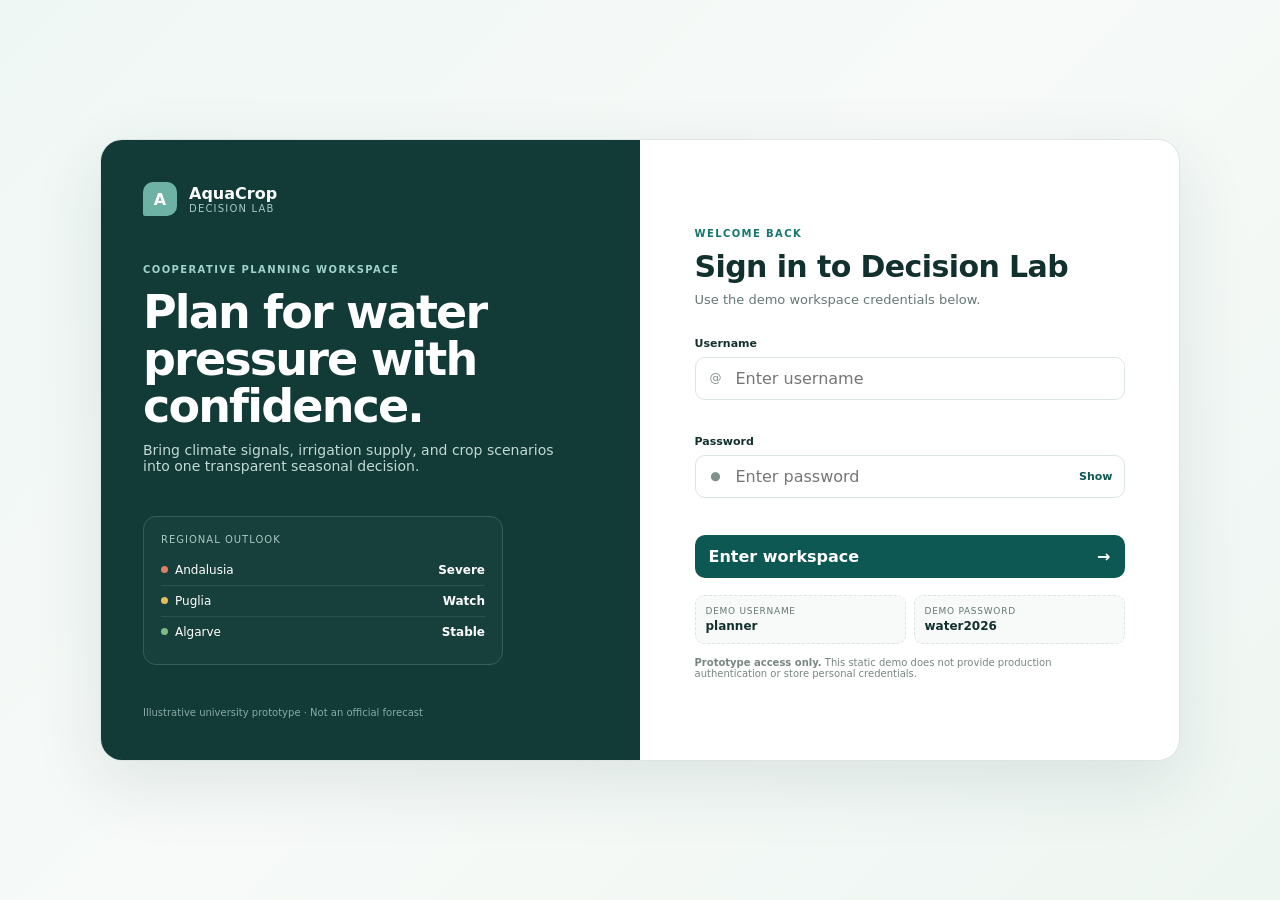
==== commit a4c40443: "Merge 28d2baee8d2897bed7c454f79ad00953c1a844ab into a6a12d7154f6210a5129b85ad746e9ecf5abcd83" ====
--- a/index.html
+++ b/index.html
@@ -1,36 +1,48 @@
 <!doctype html>
 <html lang="en">
 <head>
-  <meta charset="UTF-8">
-  <meta name="viewport" content="width=device-width, initial-scale=1.0">
-  <meta name="description" content="AquaCrop Decision Lab - a crop-water scenario dashboard for agricultural cooperatives in Southern Europe.">
+  <meta charset="UTF-8" />
+  <meta name="viewport" content="width=device-width, initial-scale=1.0" />
+  <meta name="description" content="AquaCrop Decision Lab - a crop-water scenario dashboard for agricultural cooperatives in Southern Europe." />
   <title>AquaCrop Decision Lab</title>
-  <script>if(sessionStorage.getItem('aquaCropSession') !== 'active') window.location.replace('login.html');</script>
-  <link rel="stylesheet" href="styles.css">
-  <link rel="stylesheet" href="ui-fixes.css">
-  <link rel="stylesheet" href="farm-inputs-priority.css">
+  <script>
+    if (sessionStorage.getItem('aquaCropSession') !== 'active') window.location.replace('login.html');
+  </script>
+  <link rel="stylesheet" href="styles.css" />
 </head>
 <body>
-<header class="topbar"><div class="brand-lockup"><div class="brand-mark" aria-hidden="true">A</div><div><div class="brand-name">AquaCrop</div><div class="brand-subtitle">Decision Lab</div></div></div><div class="topbar-meta"><span class="status-dot"></span><span id="live-weather-source" class="live-source loading">LOADING · Open-Meteo</span><span class="student-tag">e262972</span><button id="sign-out" class="sign-out" type="button">Sign out</button></div></header>
-<div class="app-shell"><aside class="sidebar" aria-label="Primary navigation"><nav>
-<a class="nav-item active" href="#overview"><span>01</span>Situation</a><a class="nav-item" href="#farm-inputs"><span>02</span>Farm consequence</a><a class="nav-item" href="map.html"><span>03</span>Regional Map ↗</a><a class="nav-item" href="#water-climate"><span>04</span>Water &amp; Climate</a><a class="nav-item" href="#crop-scenarios"><span>05</span>Options</a><a class="nav-item" href="#recommendations"><span>06</span>Recommendation</a><a class="nav-item" href="#methodology"><span>07</span>Trust</a>
-</nav><div class="sidebar-note"><span class="eyebrow">Designed for</span>Southern European cooperatives<small>Compare crop-water trade-offs before the season starts.</small></div></aside>
-<main class="content">
-<section id="overview" class="hero section-block"><div><span class="eyebrow">01 · WHAT’S HAPPENING IN YOUR REGION?</span><h1 id="climate-title">Your regional water outlook</h1><p id="climate-headline">The selected region’s water outlook is loading.</p></div><div class="hero-badge"><span>Current region</span><strong id="current-lens">Andalusia · severe drought</strong><small id="current-lens-note">Live weather where available · illustrative allocation assumptions remain labelled</small></div></section>
-<section class="section-block map-teaser"><div class="map-teaser-inner"><span class="eyebrow">REGIONAL MAP</span><strong>Compare province-level pressure when you need geographic detail.</strong><a href="map.html">Open map →</a></div></section>
-<section id="farm-inputs" class="section-block two-column"><div class="panel"><div class="section-heading"><div><span class="eyebrow">START HERE · COOPERATIVE DATA</span><h2>Set your cooperative assumptions</h2></div><span class="panel-pill">STEP 1 · ENTER DATA</span></div><p class="farm-inputs-intro">Enter your cooperative or company assumptions first. These values drive the water budget, crop scenarios, and recommendations shown below.</p><div class="input-stack"><label class="range-field"><div><span>Available irrigation water</span><strong id="water-value">4,100,000 m³</strong></div><input id="water" type="range" min="3000000" max="7000000" step="100000" value="4100000"></label><label class="range-field"><div><span>Farm area</span><strong id="area-value">420 ha</strong></div><input id="area" type="range" min="200" max="650" step="10" value="420"></label><label class="range-field"><div><span>Heat / drought pressure</span><strong id="stress-value">Severe</strong></div><input id="stress" type="range" min="1" max="5" step="1" value="5"></label></div><div class="input-footer"><span>Live location</span><strong id="baseline-location">Andalusia · Spain</strong><span>Weather provider</span><strong>Open-Meteo</strong></div></div><div id="water-budget-panel" class="panel chart-panel recommendation-budget"><div class="section-heading compact"><div><span class="eyebrow">WATER BUDGET</span><h2>Supply versus demand</h2></div><span class="legend"><i></i>Allocation <i class="second"></i>Demand</span></div><div class="budget-summary"><span>Projected use</span><strong id="budget-use-percent">—</strong><small id="budget-use-note">of available allocation</small></div><div id="crop-budget-chart" class="bar-chart" aria-label="Water budget chart"></div><div class="chart-foot"><span id="budget-review-date">Review after the next forecast cycle</span><strong id="chart-status">Within budget</strong></div></div></section>
-<section id="water-climate" class="section-block climate-section" aria-labelledby="climate-title"><div class="climate-toolbar"><div><span class="eyebrow">04 · SUPPORTING EVIDENCE</span><h2>The numbers behind that outlook.</h2></div><label class="region-field" for="region-select"><span>Region</span><select id="region-select"></select></label></div><div class="climate-context"><div><span id="region-country" class="region-kicker">SPAIN · 2026 GROWING SEASON</span><strong id="region-summary">Severe water pressure</strong><p id="region-note">A dry winter and constrained reservoir storage are tightening summer allocations.</p></div><span id="overall-status" class="status-badge status-red"><i></i>Severe drought</span></div><div class="climate-kpi-grid" aria-label="Supporting regional indicators"><article id="rainfall-card" class="climate-kpi status-red"><div class="climate-kpi-top"><span>Rainfall / precipitation</span><i></i></div><strong id="climate-rainfall">—</strong><small id="rainfall-detail">Loading live forecast</small></article><article id="reservoir-card" class="climate-kpi status-red"><div class="climate-kpi-top"><span>Reservoir level</span><i></i></div><strong id="climate-reservoir">—</strong><small id="reservoir-detail">Regional storage</small></article><article id="drought-card" class="climate-kpi status-red"><div class="climate-kpi-top"><span>Drought / heat proxy</span><i></i></div><strong id="climate-drought">—</strong><small id="drought-detail">Loading</small></article><article id="soil-card" class="climate-kpi status-red"><div class="climate-kpi-top"><span>Soil moisture</span><i></i></div><strong id="climate-soil">—</strong><small id="soil-detail">Root-zone estimate</small></article><article id="irrigation-card" class="climate-kpi status-yellow"><div class="climate-kpi-top"><span>Available irrigation</span><i></i></div><strong id="climate-irrigation">—</strong><small id="irrigation-detail">Cooperative allocation</small></article></div><div class="climate-chart-grid"><article class="climate-chart-card"><div class="chart-title-row"><div><span class="eyebrow">PRECIPITATION PATTERN</span><h3>Next 7 days</h3></div><span id="rainfall-total-label" class="chart-value">Loading…</span></div><div id="rainfall-chart" class="rainfall-chart" role="img"></div></article><article class="climate-chart-card"><div class="chart-title-row"><div><span class="eyebrow">RESOURCE POSITION</span><h3>Water availability</h3></div><span id="resource-status" class="chart-status-pill status-red">Loading</span></div><div id="resource-chart" class="resource-chart"></div></article></div><div class="mock-data-note">Live weather source: Open-Meteo. Reservoir, soil moisture and cooperative allocation figures are illustrative regional assumptions.</div></section>
-<section id="crop-scenarios" class="section-block"><div class="section-heading"><div><span class="eyebrow">05 · WHAT ARE YOUR OPTIONS?</span><h2>See what each crop does to the same budget.</h2></div><select id="scenario-select" aria-label="Scenario focus"><option value="balanced">Balanced cooperative</option><option value="water-first">Water first</option><option value="yield-first">Yield first</option></select></div><div class="scenario-grid" id="scenario-grid"></div></section>
-<section id="recommendations" class="section-block recommendations-section"><div class="recommendations-header"><div><span class="eyebrow">06 · WHAT DO WE RECOMMEND, AND WHY?</span><h2>One decision for the board.</h2><p>The verdict connects the regional outlook, your budget position, and the crop options above.</p></div><div class="recommendation-score-block"><span id="recommendation-score" class="score-ring">—</span><div><small>Decision confidence</small><strong id="recommendation-grade">Calculating</strong></div></div></div><div class="panel recommendation-panel"><div class="recommendation-main"><div class="recommendation-icon" aria-hidden="true">→</div><div><span class="recommendation-label">Recommended board decision</span><h3 id="recommendation-title">Calculating the recommendation</h3><p id="recommendation-copy">The verdict will use the selected region, live climate, and current budget assumptions.</p></div></div><div class="recommendation-evidence" aria-label="Recommendation evidence"><article><span>Water headroom</span><strong id="recommendation-buffer">—</strong><small id="recommendation-buffer-note">Calculating seasonal balance</small></article><article><span>Climate signal</span><strong id="recommendation-climate">—</strong><small id="recommendation-climate-note">Loading live weather</small></article><article><span>Planning posture</span><strong id="recommendation-posture">—</strong><small id="recommendation-posture-note">Based on current inputs</small></article></div><div class="action-plan-heading"><div><span class="eyebrow">NEXT STEPS</span><h3>What to do next</h3></div><span id="recommendation-region" class="panel-pill">Andalusia · Spain</span></div><div id="action-list" class="action-list" aria-live="polite"></div></div></section>
-<section id="methodology" class="section-block methodology-section"><div class="methodology-header"><div><span class="eyebrow">07 · SHOULD I TRUST THIS?</span><h2>Real weather, transparent prototype logic.</h2></div><span class="panel-pill">Explainable by design</span></div><p>Open-Meteo provides live ET₀, precipitation, temperature, and soil-moisture observations. Global Water Watch provides live reservoir observations. Irrigation availability is a derived estimate combining reservoir position, soil moisture, rainfall, and ET₀; it is not an official allocation or permit. Crop demand, yield, and mix figures are illustrative prototype estimates, not sourced from an official dataset. Crop demand and recommendation scoring are transparent prototype calculations, not calibrated agronomic or financial advice.</p><details><summary>Show calculation notes</summary><p>Mean ET₀ adjusts crop demand within a bounded range. Sliders recalculate supply, demand, buffer, crop impacts, and the single recommendation immediately.</p></details></section>
-<footer class="footer">AquaCrop Decision Lab · University project prototype · <a href="map.html">Explore the Regional Map</a> · About: a planning workspace for Southern European cooperatives. <a href="#methodology">Trust and methodology</a>.</footer>
-</main></div>
-<script src="app.js"></script>
-<script src="app-water-api-copy.js"></script>
-<script src="data/dashboard-regions-live.js"></script>
-<script src="app-core.js"></script>
-<script src="app-water-api.js"></script>
-<script src="farm-inputs-api.js"></script>
-</body></html>
-
-
+  <header class="topbar">
+    <div class="brand-lockup"><div class="brand-mark" aria-hidden="true">A</div><div><div class="brand-name">AquaCrop</div><div class="brand-subtitle">Decision Lab</div></div></div>
+    <div class="topbar-meta"><span class="status-dot"></span><span id="live-weather-source" class="live-source loading">LOADING · Open-Meteo</span><span class="student-tag">e262972</span><button id="sign-out" class="sign-out" type="button">Sign out</button></div>
+  </header>
+  <div class="app-shell">
+    <aside class="sidebar" aria-label="Primary navigation"><nav>
+      <a class="nav-item active" href="#overview"><span>01</span>Overview</a>
+      <a class="nav-item" href="map.html"><span>02</span>Regional Map ↗</a>
+      <a class="nav-item" href="#water-climate"><span>03</span>Water &amp; Climate</a>
+      <a class="nav-item" href="#farm-inputs"><span>04</span>Farm Inputs</a>
+      <a class="nav-item" href="#crop-scenarios"><span>05</span>Crop Scenarios</a>
+      <a class="nav-item" href="#recommendations"><span>06</span>Recommendations</a>
+      <a class="nav-item" href="#methodology"><span>07</span>Methodology</a>
+    </nav><div class="sidebar-note"><span class="eyebrow">Designed for</span>Southern European cooperatives<small>Compare crop-water trade-offs before the season starts.</small></div></aside>
+    <main class="content">
+      <section id="overview" class="hero section-block"><div><span class="eyebrow">COOPERATIVE PLANNING WORKSPACE</span><h1>Make every cubic metre count.</h1><p>Test how live weather conditions and crop choices affect irrigation demand, expected yield, and water efficiency.</p></div><div class="hero-badge"><span>Current lens</span><strong id="current-lens">Andalusia · severe drought</strong><small id="current-lens-note">Live weather where available · mock regional data for unavailable indicators</small></div></section>
+      <section class="section-block"><div class="panel callout-panel"><span class="eyebrow">REGIONAL MAP</span><h2>Explore province-level water pressure.</h2><p>Open the interactive Southern Europe map to compare province indicators, select regions, and review farmer guidance.</p><p><a href="map.html" style="color:var(--teal-dark);font-weight:800">Open Regional Water Map →</a></p></div></section>
+      <section id="water-climate" class="section-block climate-section" aria-labelledby="climate-title"><div class="climate-toolbar"><div><span class="eyebrow">03 · WATER &amp; CLIMATE</span><h2 id="climate-title">Regional water outlook</h2><p>Live Open-Meteo weather is used to adjust the seasonal scenario. Regional storage and soil indicators remain labelled mock inputs.</p></div><label class="region-field" for="region-select"><span>Region</span><select id="region-select"><option value="andalusia">Andalusia · Spain</option><option value="puglia">Puglia · Italy</option><option value="algarve">Algarve · Portugal</option></select></label></div>
+        <div class="climate-context"><div><span id="region-country" class="region-kicker">SPAIN · 2026 GROWING SEASON</span><strong id="region-summary">Severe water pressure</strong><p id="region-note">A dry winter and constrained reservoir storage are tightening summer allocations.</p></div><span id="overall-status" class="status-badge status-red"><i></i>Severe drought</span></div>
+        <div class="climate-kpi-grid" aria-label="Regional water and climate indicators"><article id="rainfall-card" class="climate-kpi status-red"><div class="climate-kpi-top"><span>Rainfall / precipitation</span><i></i></div><strong id="climate-rainfall">186 mm</strong><small id="rainfall-detail">Growing season · 38% below normal</small></article><article id="reservoir-card" class="climate-kpi status-red"><div class="climate-kpi-top"><span>Reservoir level</span><i></i></div><strong id="climate-reservoir">29%</strong><small id="reservoir-detail">Regional storage · falling</small></article><article id="drought-card" class="climate-kpi status-red"><div class="climate-kpi-top"><span>Drought / heat proxy</span><i></i></div><strong id="climate-drought">4.4 / 5</strong><small id="drought-detail">Severe · allocation risk</small></article><article id="soil-card" class="climate-kpi status-red"><div class="climate-kpi-top"><span>Soil moisture</span><i></i></div><strong id="climate-soil">21%</strong><small id="soil-detail">Root-zone estimate · very low</small></article><article id="irrigation-card" class="climate-kpi status-yellow"><div class="climate-kpi-top"><span>Available irrigation</span><i></i></div><strong id="climate-irrigation">4,100,000 m³</strong><small id="irrigation-detail">Cooperative allocation · constrained</small></article></div>
+        <div class="climate-chart-grid"><article class="climate-chart-card"><div class="chart-title-row"><div><span class="eyebrow">PRECIPITATION PATTERN</span><h3>Next 7 days</h3></div><span id="rainfall-total-label" class="chart-value">Loading…</span></div><div id="rainfall-chart" class="rainfall-chart" role="img" aria-label="Seven day precipitation forecast"></div></article><article class="climate-chart-card"><div class="chart-title-row"><div><span class="eyebrow">RESOURCE POSITION</span><h3>Water availability</h3></div><span id="resource-status" class="chart-status-pill status-red">Critical</span></div><div id="resource-chart" class="resource-chart" aria-label="Reservoir, soil moisture and irrigation availability"></div><div class="threshold-legend"><span><i class="green"></i>Stable</span><span><i class="yellow"></i>Watch</span><span><i class="red"></i>Critical</span></div></article></div>
+        <div class="mock-data-note">Live weather source: Open-Meteo geocoding + forecast. Reservoir, soil moisture and cooperative allocation figures are still illustrative regional data.</div>
+      </section>
+      <section class="kpi-grid section-block" aria-label="Key indicators"><article class="kpi-card"><span class="kpi-label">Available water</span><strong id="kpi-water">520,000</strong><span class="kpi-unit">m³ / season</span><div id="water-sparkline" class="sparkline" aria-label="Regional reservoir trend"></div></article><article class="kpi-card"><span class="kpi-label">Projected demand</span><strong id="kpi-demand">481,000</strong><span class="kpi-unit">m³ / season</span><span id="kpi-buffer" class="chip positive">+8.1% buffer</span></article><article class="kpi-card"><span class="kpi-label">Water efficiency</span><strong id="kpi-efficiency">79%</strong><span class="kpi-unit">scenario score</span><div class="progress"><span id="efficiency-bar" style="width:79%"></span></div></article><article class="kpi-card"><span class="kpi-label">Recommended mix</span><strong id="kpi-mix">Olive-led</strong><span class="kpi-unit">lowest pressure</span><span id="kpi-alert" class="chip neutral">Watch heat weeks</span></article></section>
+      <section id="farm-inputs" class="section-block two-column"><div class="panel"><div class="section-heading"><div><span class="eyebrow">04 · FARM INPUTS</span><h2>Set your cooperative assumptions</h2></div><span class="panel-pill">Live weather connected</span></div><div class="input-stack"><label class="range-field"><div><span>Available irrigation water</span><strong id="water-value">4,100,000 m³</strong></div><input id="water" type="range" min="3000000" max="7000000" step="100000" value="4100000" /></label><label class="range-field"><div><span>Farm area</span><strong id="area-value">420 ha</strong></div><input id="area" type="range" min="200" max="650" step="10" value="420" /></label><label class="range-field"><div><span>Heat / drought pressure</span><strong id="stress-value">Severe</strong></div><input id="stress" type="range" min="1" max="5" step="1" value="5" /></label></div><div class="input-footer"><span>Live location</span><strong id="baseline-location">Andalusia · Spain</strong><span>Weather provider</span><strong>Open-Meteo</strong></div></div><div class="panel callout-panel"><span class="eyebrow">Decision question</span><h2>Which crop mix keeps the cooperative inside its water budget?</h2><p>The dashboard combines live weather with transparent mock allocation assumptions. Changing inputs immediately recomputes the crop-water recommendation.</p><div class="decision-flow"><span>Live weather</span><b>→</b><span>Crop demand</span><b>→</b><span>Recommendation</span></div></div></section>
+      <section id="crop-scenarios" class="section-block"><div class="section-heading"><div><span class="eyebrow">05 · CROP SCENARIOS</span><h2>Compare the season before committing hectares</h2></div><select id="scenario-select" aria-label="Scenario focus"><option value="balanced">Balanced cooperative</option><option value="water-first">Water first</option><option value="yield-first">Yield first</option></select></div><div class="scenario-grid" id="scenario-grid"></div></section>
+      <section id="recommendations" class="section-block two-column"><div class="panel recommendation-panel"><div class="section-heading compact"><div><span class="eyebrow">06 · RECOMMENDATIONS</span><h2>Action for the cooperative board</h2></div><span id="recommendation-score" class="score-ring">82</span></div><div class="recommendation-main"><div class="recommendation-icon" aria-hidden="true">✓</div><div><span class="recommendation-label">Preferred direction</span><h3 id="recommendation-title">Keep 55–60% of area in olive</h3><p id="recommendation-copy">Use olive as the anchor crop, keep a smaller citrus block, and reserve flexible area for lower-water summer crops.</p></div></div><div class="action-list"><div><span>01</span><strong>Protect the buffer</strong><small>Target at least 7% unallocated water before peak heat.</small></div><div><span>02</span><strong>Prioritise high-value blocks</strong><small>Apply tighter irrigation scheduling to the most valuable hectares.</small></div><div><span>03</span><strong>Review after 4 weeks</strong><small>Update the scenario with observed demand and live weather.</small></div></div></div><div id="water-budget-panel" class="panel chart-panel"><div class="section-heading compact"><div><span class="eyebrow">WATER BUDGET</span><h2>Seasonal demand vs. allocation</h2></div><span class="legend"><i></i>Allocation <i class="second"></i>Demand</span></div><div class="bar-chart" aria-label="Water budget chart"><div class="bar-row" data-crop-row="olive"><span>Olive</span><div class="bar-track"><b style="width:58%"></b><i></i></div><em></em></div><div class="bar-row" data-crop-row="citrus"><span>Citrus</span><div class="bar-track"><b style="width:27%"></b><i></i></div><em></em></div><div class="bar-row" data-crop-row="veg"><span>Veg.</span><div class="bar-track"><b style="width:15%"></b><i></i></div><em></em></div><div class="bar-row total"><span>Total</span><div class="bar-track"><b style="width:100%"></b><i id="chart-total-demand"></i></div><em id="chart-total-label"></em></div></div><div class="chart-foot"><span>Lower bar length = lower pressure</span><strong id="chart-status">Within budget</strong></div></div></section>
+      <section id="methodology" class="section-block methodology-section"><div class="methodology-header"><div><span class="eyebrow">07 · METHODOLOGY</span><h2>What this prototype assumes</h2></div><span class="panel-pill">Explainable by design</span></div><div class="method-grid"><article><span>01</span><h3>Live weather layer</h3><p>Open-Meteo geocoding resolves the selected Southern European location. A seven-day forecast provides ET₀, precipitation, and maximum temperature for the current scenario.</p></article><article><span>02</span><h3>Mock water constraints</h3><p>Reservoir level, soil moisture, and cooperative allocation remain clearly labelled mock regional indicators for the university prototype.</p></article><article><span>03</span><h3>Scenario adjustment</h3><p>Live mean ET₀ scales the crop water requirement within a bounded range. Heat / drought pressure can still be adjusted manually to test decisions.</p></article><article><span>04</span><h3>Decision score</h3><p>The recommendation balances water fit, reserve buffer, and a preference for resilient crop coverage. It is not a calibrated agronomic model.</p></article></div><div class="methodology-note"><strong>Important:</strong> live weather is real-time public data, but the recommendation logic and regional allocation assumptions are a university prototype. Do not use it as agronomic or financial advice.</div></section>
+      <section id="about" class="section-block about-section"><div class="about-panel"><div class="about-copy"><span class="eyebrow">ABOUT AQUACROP DECISION LAB</span><h2>Helping agricultural teams make better water decisions.</h2><p>AquaCrop Decision Lab is a planning workspace for agricultural cooperatives in Southern Europe. It brings climate context, water availability and crop scenarios together in one place so teams can compare trade-offs before the growing season.</p><p>It is designed for farmers, cooperative managers and decision-makers who need a clear way to test assumptions, understand water pressure and choose a practical crop-water strategy.</p></div><div class="about-links"><span>Learn more</span><a href="#about">About</a><a href="#crop-scenarios">Features</a><a href="#methodology">FAQ</a><a href="mailto:contact@aquacrop-decision-lab.example">Contact</a><a href="#methodology">Privacy Policy</a><a href="#methodology">Terms</a></div></div><div class="about-bottom"><span>© 2026 AquaCrop Decision Lab · University project prototype</span><a href="#overview">Back to top ↑</a></div></section>
+      <footer class="footer">AquaCrop Decision Lab · University project prototype · Student e262972</footer>
+    </main>
+  </div>
+  <script src="app.js"></script>
+</body>
+</html>
--- a/styles.css
+++ b/styles.css
@@ -64,26 +64,14 @@
 .input-footer { display:grid; grid-template-columns:1fr auto 1fr auto; gap:8px 14px; padding-top:18px; margin-top:18px; border-top:1px dashed var(--line); font-size:11px; color:var(--muted); }.input-footer strong { color:var(--ink); }
 .callout-panel { background:#133b37; color:#fff; border-color:#133b37; }.callout-panel p { color:#b9d1cd; margin-top:12px; }.callout-panel .eyebrow { color:#9ed4cc; }.callout-panel h2 { max-width:360px; font-size:26px; letter-spacing:-.03em; }.decision-flow { margin-top:28px; display:flex; flex-wrap:wrap; gap:7px; align-items:center; font-size:10px; font-weight:800; }.decision-flow span { border:1px solid #35615c; padding:7px 9px; border-radius:7px; color:#dff2ef; }.decision-flow b { color:#8ebeb8; }
 select { appearance:none; padding:9px 32px 9px 11px; border:1px solid var(--line); border-radius:9px; color:var(--ink); background:#fff url("data:image/svg+xml,%3Csvg xmlns='http://www.w3.org/2000/svg' width='10' height='6'%3E%3Cpath d='m1 1 4 4 4-4' fill='none' stroke='%23667775' stroke-width='1.5'/%3E%3C/svg%3E") no-repeat right 12px center; font-size:12px; }
-.scenario-grid { display:flex; flex-wrap:nowrap; gap:14px; max-width:100%; padding:2px 2px 14px; overflow-x:auto; overflow-y:hidden; scroll-snap-type:x proximity; scrollbar-width:thin; scrollbar-color:#87bdb5 #e2ece9; overscroll-behavior-inline:contain; }.scenario-grid:focus-visible { outline:3px solid rgba(22,118,111,.2); outline-offset:4px; border-radius:12px; }.scenario-grid::-webkit-scrollbar { height:10px; }.scenario-grid::-webkit-scrollbar-track { background:#e2ece9; border-radius:99px; }.scenario-grid::-webkit-scrollbar-thumb { background:#87bdb5; border:2px solid #e2ece9; border-radius:99px; }.scenario-grid::-webkit-scrollbar-thumb:hover { background:var(--teal); }.scenario-card { flex:0 0 clamp(260px,28vw,310px); padding:19px; scroll-snap-align:start; }.scenario-card.recommended { border:2px solid #8dc9c0; padding:18px; }.scenario-top { display:flex; justify-content:space-between; align-items:center; gap:10px; }.crop-name { font-size:18px; font-weight:800; }.scenario-tag { font-size:9px; font-weight:900; letter-spacing:.09em; color:var(--teal); background:var(--aqua); padding:5px 7px; border-radius:99px; white-space:nowrap; }.scenario-desc { margin-top:7px; min-height:38px; }.scenario-metrics { display:grid; grid-template-columns:1fr 1fr; gap:9px; margin:16px 0; }.metric { background:#f5f8f7; border-radius:9px; padding:9px; }.metric span { display:block; color:var(--muted); font-size:9px; text-transform:uppercase; letter-spacing:.08em; }.metric strong { font-size:15px; display:block; margin-top:3px; }.scenario-bar { height:7px; border-radius:99px; background:#edf2f0; overflow:hidden; }.scenario-bar span { display:block; height:100%; border-radius:inherit; background:#6ea89f; }.scenario-foot { display:flex; justify-content:space-between; margin-top:8px; font-size:10px; color:var(--muted); }.scenario-foot strong { color:var(--ink); }
+.scenario-grid { display:grid; grid-template-columns:repeat(3,1fr); gap:14px; }.scenario-card { padding:19px; }.scenario-card.recommended { border:2px solid #8dc9c0; padding:18px; }.scenario-top { display:flex; justify-content:space-between; align-items:center; }.crop-name { font-size:18px; font-weight:800; }.scenario-tag { font-size:9px; font-weight:900; letter-spacing:.09em; color:var(--teal); background:var(--aqua); padding:5px 7px; border-radius:99px; }.scenario-desc { margin-top:7px; min-height:38px; }.scenario-metrics { display:grid; grid-template-columns:1fr 1fr; gap:9px; margin:16px 0; }.metric { background:#f5f8f7; border-radius:9px; padding:9px; }.metric span { display:block; color:var(--muted); font-size:9px; text-transform:uppercase; letter-spacing:.08em; }.metric strong { font-size:15px; display:block; margin-top:3px; }.scenario-bar { height:7px; border-radius:99px; background:#edf2f0; overflow:hidden; }.scenario-bar span { display:block; height:100%; border-radius:inherit; background:#6ea89f; }.scenario-foot { display:flex; justify-content:space-between; margin-top:8px; font-size:10px; color:var(--muted); }.scenario-foot strong { color:var(--ink); }
 .recommendation-main { display:flex; gap:15px; padding:16px; border-radius:11px; background:#f0f7f5; }.recommendation-icon { flex:none; width:32px; height:32px; display:grid; place-items:center; border-radius:9px; background:var(--teal); color:#fff; font-weight:900; }.recommendation-label { display:block; font-size:10px; color:var(--teal); text-transform:uppercase; letter-spacing:.1em; font-weight:900; }.recommendation-main p { max-width:520px; }.score-ring { width:38px; height:38px; border:4px solid #c9e7e1; border-right-color:var(--teal); border-radius:50%; display:grid; place-items:center; font-size:11px; font-weight:900; }
 .action-list { display:grid; gap:7px; margin-top:15px; }.action-list > div { display:grid; grid-template-columns:26px 1fr; column-gap:10px; align-items:center; padding:10px 0; border-bottom:1px solid var(--line); }.action-list > div:last-child{border-bottom:0}.action-list > div > span { grid-row:span 2; font-size:9px; color:#9aaba8; }.action-list strong { font-size:11px; }.action-list small { font-size:10px; color:var(--muted); }
-.recommendations-section { padding:clamp(22px,3vw,34px); border:1px solid #cfe2de; border-radius:20px; background:linear-gradient(145deg,#eef7f4 0%,#f9fcfb 58%,#f6f1e5 100%); box-shadow:var(--shadow); }
-.recommendations-header { display:flex; align-items:flex-end; justify-content:space-between; gap:24px; margin-bottom:20px; }.recommendations-header h2 { margin-top:7px; font-size:clamp(26px,3vw,36px); }.recommendations-header p { max-width:680px; margin-top:8px; font-size:13px; }
-.recommendation-score-block { min-width:235px; display:flex; align-items:center; gap:12px; padding:12px 14px; border:1px solid #d5e4e0; border-radius:14px; background:rgba(255,255,255,.82); }.recommendation-score-block small,.recommendation-score-block strong { display:block; }.recommendation-score-block small { color:var(--muted); font-size:9px; font-weight:800; letter-spacing:.08em; text-transform:uppercase; }.recommendation-score-block strong { margin-top:3px; font-size:12px; }
-.recommendations-layout { display:grid; grid-template-columns:minmax(0,1.6fr) minmax(320px,.8fr); gap:16px; align-items:stretch; }.recommendations-layout > .panel { border-color:#d4e2df; }
-.recommendation-panel { padding:clamp(22px,3vw,32px); }.recommendation-main { gap:19px; padding:22px; border:1px solid #d6e9e5; border-radius:14px; background:linear-gradient(135deg,#e9f5f2,#f8fbfa); }.recommendation-icon { width:44px; height:44px; border-radius:12px; font-size:20px; }.recommendation-main h3 { margin:6px 0 7px; font-size:clamp(22px,2.6vw,32px); line-height:1.08; letter-spacing:-.035em; }.recommendation-main p { max-width:760px; font-size:12px; line-height:1.6; }
-.recommendation-evidence { display:grid; grid-template-columns:repeat(3,1fr); gap:10px; margin-top:14px; }.recommendation-evidence article { min-width:0; padding:14px; border:1px solid var(--line); border-radius:11px; background:#fff; }.recommendation-evidence span,.recommendation-evidence strong,.recommendation-evidence small { display:block; }.recommendation-evidence span { color:var(--muted); font-size:9px; font-weight:850; letter-spacing:.08em; text-transform:uppercase; }.recommendation-evidence strong { margin:7px 0 2px; font-size:18px; letter-spacing:-.025em; }.recommendation-evidence small { color:var(--muted); font-size:9px; line-height:1.45; }
-.action-plan-heading { display:flex; justify-content:space-between; align-items:flex-end; gap:14px; margin:25px 0 10px; }.action-plan-heading h3 { margin-top:5px; font-size:18px; }
-.recommendations-section .action-list { grid-template-columns:repeat(3,1fr); gap:10px; margin:0; }.recommendations-section .action-list > div { display:block; min-height:148px; padding:15px; border:1px solid var(--line); border-radius:11px; background:#fbfdfc; }.recommendations-section .action-list > div:last-child { border-bottom:1px solid var(--line); }.recommendations-section .action-list > div > span { display:inline-grid; place-items:center; width:26px; height:26px; margin-bottom:14px; border-radius:8px; color:var(--teal-dark); background:var(--aqua); font-size:9px; font-weight:900; }.recommendations-section .action-list strong { display:block; font-size:13px; }.recommendations-section .action-list small { display:block; margin-top:6px; font-size:10px; line-height:1.5; }.recommendations-section .action-list em { display:block; margin-top:12px; color:var(--teal); font-size:9px; font-style:normal; font-weight:900; letter-spacing:.08em; text-transform:uppercase; }
-.recommendation-budget { display:flex; flex-direction:column; min-height:100%; padding:24px; }.budget-summary { padding:16px; border-radius:12px; color:#fff; background:#123b37; }.budget-summary span,.budget-summary small { display:block; color:#b8d2cd; font-size:9px; }.budget-summary strong { display:block; margin:3px 0; font-size:30px; letter-spacing:-.04em; }.recommendation-budget .bar-chart { flex:1; align-content:center; margin:20px 0; }
-.recommendations-section .score-ring { width:54px; height:54px; flex:none; border-width:5px; font-size:15px; background:#fff; }
-.chart-panel { min-height:320px; }.legend { display:flex; gap:5px; align-items:center; font-size:10px; color:var(--muted); }.legend i { width:7px; height:7px; border-radius:50%; background:#9fcbc3; display:inline-block; }.legend i.second { margin-left:8px; background:#e2b45c; }.bar-chart { display:grid; gap:12px; margin:24px 0; }.bar-row { display:grid; grid-template-columns:82px 1fr 45px; align-items:center; gap:10px; font-size:11px; }.bar-row > span { color:var(--muted); white-space:nowrap; overflow:hidden; text-overflow:ellipsis; }.bar-track { height:12px; background:#eef3f1; border-radius:99px; overflow:hidden; position:relative; }.bar-track b,.bar-track i { position:absolute; left:0; top:0; height:100%; display:block; border-radius:99px; }.bar-track b { background:#afd7cf; }.bar-track i { background:rgba(225,180,93,.85); mix-blend-mode:multiply; }.bar-row em { color:var(--ink); font-style:normal; font-weight:800; text-align:right; }.bar-row.total { padding-top:12px; border-top:1px dashed var(--line); }.chart-foot { border-top:1px solid var(--line); padding-top:12px; display:flex; justify-content:space-between; font-size:10px; color:var(--muted); }.chart-foot strong { color:#4f7e58; }
+.chart-panel { min-height:320px; }.legend { display:flex; gap:5px; align-items:center; font-size:10px; color:var(--muted); }.legend i { width:7px; height:7px; border-radius:50%; background:#9fcbc3; display:inline-block; }.legend i.second { margin-left:8px; background:#e2b45c; }.bar-chart { display:grid; gap:17px; margin:28px 0; }.bar-row { display:grid; grid-template-columns:70px 1fr 45px; align-items:center; gap:10px; font-size:11px; }.bar-row > span { color:var(--muted); }.bar-track { height:12px; background:#eef3f1; border-radius:99px; overflow:hidden; position:relative; }.bar-track b,.bar-track i { position:absolute; left:0; top:0; height:100%; display:block; border-radius:99px; }.bar-track b { background:#afd7cf; }.bar-track i { background:rgba(225,180,93,.85); mix-blend-mode:multiply; }.bar-row em { color:var(--ink); font-style:normal; font-weight:800; text-align:right; }.bar-row.total { padding-top:12px; border-top:1px dashed var(--line); }.chart-foot { border-top:1px solid var(--line); padding-top:12px; display:flex; justify-content:space-between; font-size:10px; color:var(--muted); }.chart-foot strong { color:#4f7e58; }
 .methodology-section { padding:26px; background:#fff; border:1px solid var(--line); box-shadow:var(--shadow); border-radius:18px; }.methodology-header { display:flex; justify-content:space-between; gap:12px; margin-bottom:20px; }.method-grid { display:grid; grid-template-columns:repeat(4,1fr); gap:13px; }.method-grid article { padding:15px; background:#f7faf8; border-radius:11px; border:1px solid #e8efec; }.method-grid article > span { font-size:9px; color:var(--teal); font-weight:900; }.method-grid h3 { margin-top:9px; font-size:13px; }.method-grid p { font-size:11px; }.methodology-note { margin-top:15px; padding:12px 14px; border-left:3px solid var(--sun); background:#fffbf0; color:#6e6247; font-size:11px; }.methodology-note strong { color:#4e4530; }
 .footer { text-align:center; color:#91a09d; font-size:10px; padding:8px 0 0; }
-@media (max-width: 1000px) { .sidebar { position:static; height:auto; } .app-shell { grid-template-columns:1fr; }.sidebar nav { display:grid; grid-template-columns:repeat(7,1fr); }.nav-item { justify-content:center; flex-direction:column; gap:3px; padding:8px 4px; text-align:center; }.sidebar-note { display:none; }.two-column,.recommendations-layout { grid-template-columns:1fr; }.kpi-grid { grid-template-columns:repeat(2,1fr); }.method-grid { grid-template-columns:repeat(2,1fr); }.recommendation-budget { min-height:380px; } }
-@media (max-width: 680px) { .topbar { padding:0 15px; }.topbar-meta { display:none; }.content { padding:22px 14px 40px; }.hero { flex-direction:column; align-items:flex-start; padding:21px; }.hero-badge { width:100%; }.sidebar { overflow-x:auto; }.sidebar nav { min-width:650px; grid-template-columns:repeat(7, minmax(0,1fr)); }.nav-item { font-size:10px; }.nav-item span { display:none; }.kpi-grid,.method-grid,.recommendation-evidence,.recommendations-section .action-list { grid-template-columns:1fr; }.input-footer { grid-template-columns:1fr auto; }.section-heading,.recommendations-header { align-items:flex-start; flex-direction:column; }.section-heading select { width:100%; }.recommendation-score-block { width:100%; min-width:0; }.recommendations-section { padding:18px; }.recommendation-main { padding:18px; }.recommendation-main h3 { font-size:24px; }.action-plan-heading { align-items:flex-start; flex-direction:column; }.recommendations-section .action-list > div { min-height:0; }.bar-row { grid-template-columns:52px 1fr 40px; }.methodology-section { padding:20px; } }
+@media (max-width: 1000px) { .sidebar { position:static; height:auto; } .app-shell { grid-template-columns:1fr; }.sidebar nav { display:grid; grid-template-columns:repeat(5,1fr); }.nav-item { justify-content:center; flex-direction:column; gap:3px; padding:8px 4px; text-align:center; }.sidebar-note { display:none; }.two-column { grid-template-columns:1fr; }.kpi-grid { grid-template-columns:repeat(2,1fr); }.method-grid { grid-template-columns:repeat(2,1fr); } }
+@media (max-width: 680px) { .topbar { padding:0 15px; }.topbar-meta { display:none; }.content { padding:22px 14px 40px; }.hero { flex-direction:column; align-items:flex-start; padding:21px; }.hero-badge { width:100%; }.sidebar nav { grid-template-columns:repeat(5, minmax(0,1fr)); }.nav-item { font-size:10px; }.nav-item span { display:none; }.kpi-grid,.scenario-grid,.method-grid { grid-template-columns:1fr; }.input-footer { grid-template-columns:1fr auto; }.section-heading { flex-direction:column; }.section-heading select { width:100%; }.bar-row { grid-template-columns:52px 1fr 40px; }.methodology-section { padding:20px; } }
 
-/* Homepage decision-story refinements */
-.map-teaser{margin-top:-12px}.map-teaser-inner{display:flex;align-items:center;gap:14px;padding:13px 16px;border:1px solid var(--line);border-radius:12px;background:#f7faf8;color:var(--ink)}.map-teaser-inner .eyebrow{color:var(--teal)}.map-teaser-inner strong{font-size:13px;font-weight:700}.map-teaser-inner a{margin-left:auto;color:var(--teal-dark);font-size:11px;font-weight:800;white-space:nowrap}.scenario-impact{margin:13px 0 0;color:var(--teal-dark);font-size:11px;font-weight:800}
 /* About Us refinements */
 .about-section{margin-top:34px;margin-bottom:18px}.about-panel{display:block;padding:34px 36px;background:linear-gradient(135deg,#edf8f5 0%,#ffffff 68%);border:1px solid #cfe5df;border-radius:20px;box-shadow:var(--shadow);position:relative;overflow:hidden}.about-panel::after{content:"";position:absolute;right:-70px;top:-90px;width:220px;height:220px;border-radius:50%;background:rgba(217,241,237,.58);pointer-events:none}.about-copy{position:relative;z-index:1;max-width:780px}.about-copy h2{font-size:29px;line-height:1.12;letter-spacing:-.035em;margin:8px 0 14px;max-width:680px}.about-copy p{font-size:13px;line-height:1.7;margin-top:10px;max-width:720px}.about-links{display:none}.about-bottom{display:flex;justify-content:space-between;align-items:center;gap:14px;margin-top:20px;padding:16px 0 0;border-top:1px solid var(--line);color:#91a09d;font-size:10px}.about-bottom a{display:inline-flex;align-items:center;gap:7px;color:var(--teal-dark);text-decoration:none;font-size:11px;font-weight:800;padding:9px 13px;border:1px solid #b9dcd5;border-radius:9px;background:#f4fbf9;box-shadow:0 5px 14px rgba(22,118,111,.07);transition:background .15s ease,color .15s ease,border-color .15s ease,transform .15s ease,box-shadow .15s ease}.about-bottom a:hover{color:#fff;background:var(--teal);border-color:var(--teal);transform:translateY(-1px);box-shadow:0 8px 18px rgba(22,118,111,.15)}.about-bottom a:focus-visible{outline:3px solid rgba(22,118,111,.2);outline-offset:2px}@media(max-width:760px){.about-panel{padding:26px 22px}.about-copy h2{font-size:24px}.about-bottom{flex-direction:column;align-items:flex-start}.about-bottom a{margin-top:2px}}
